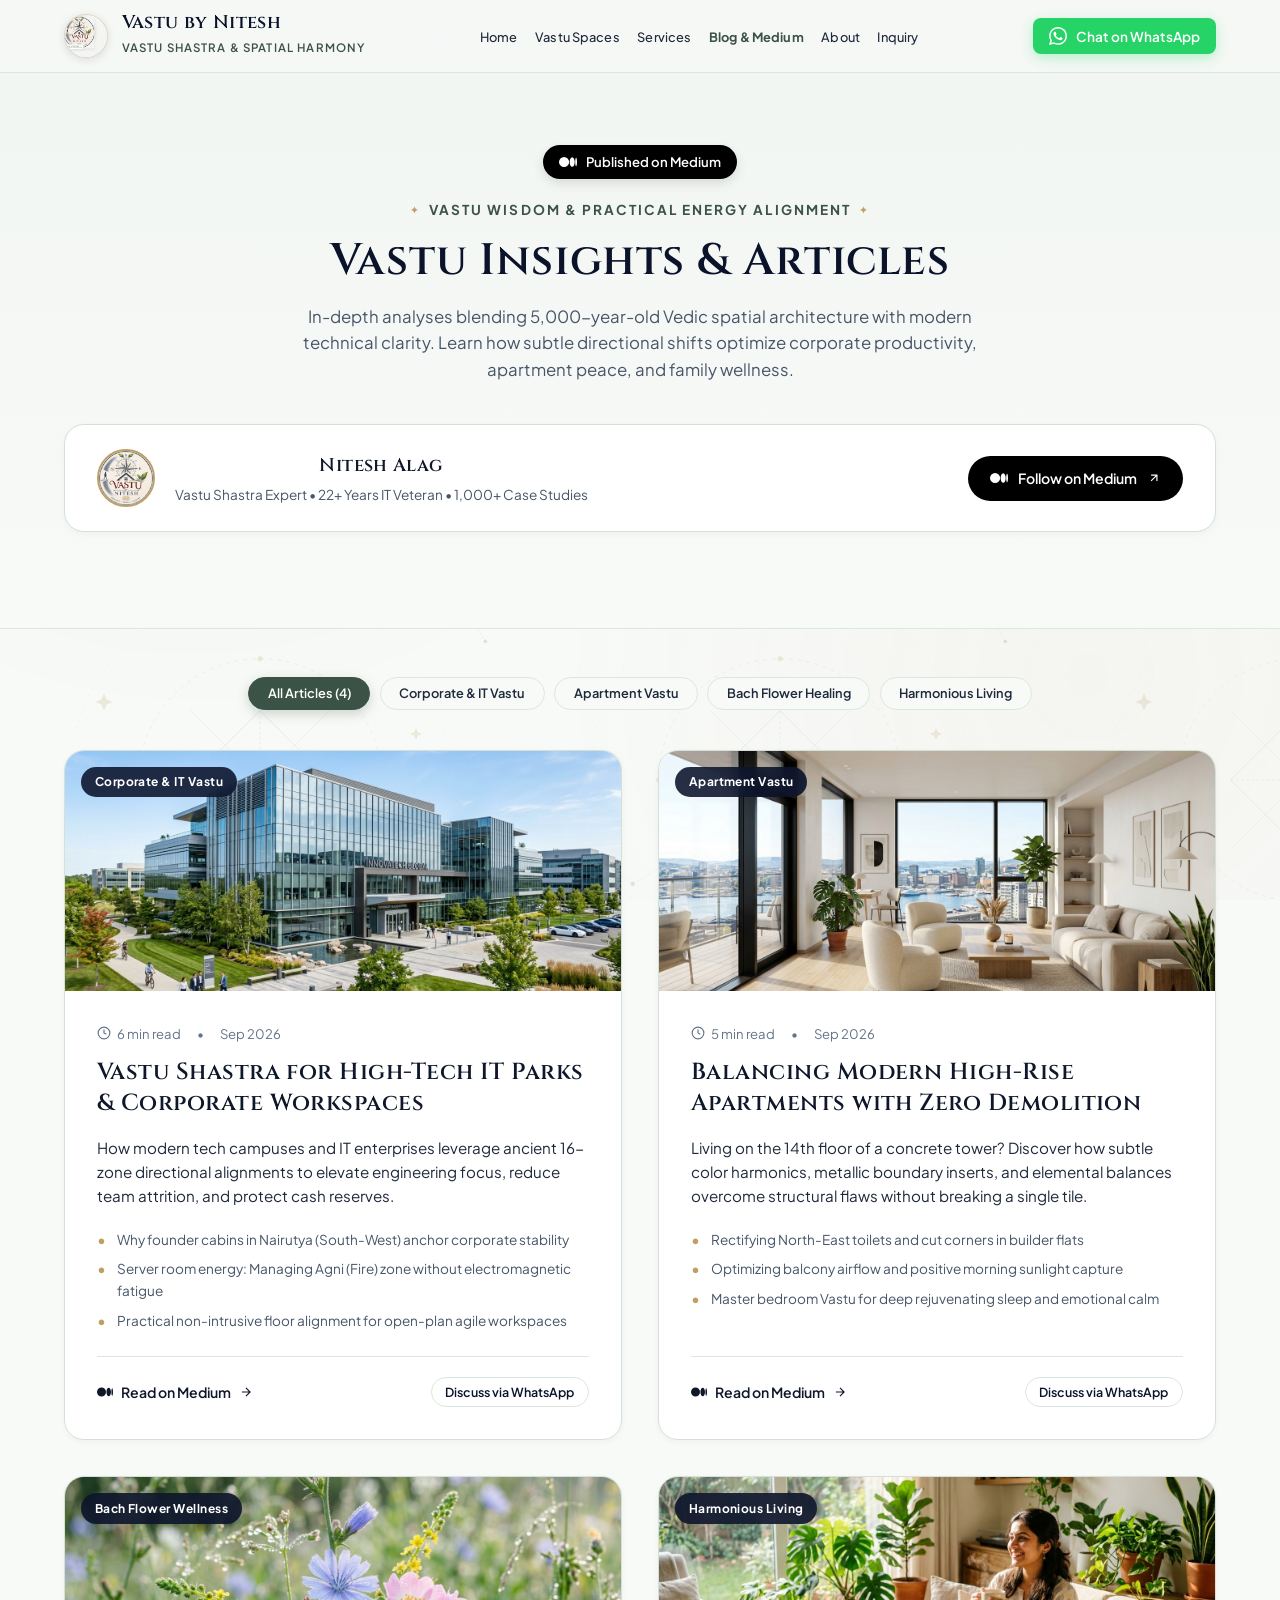
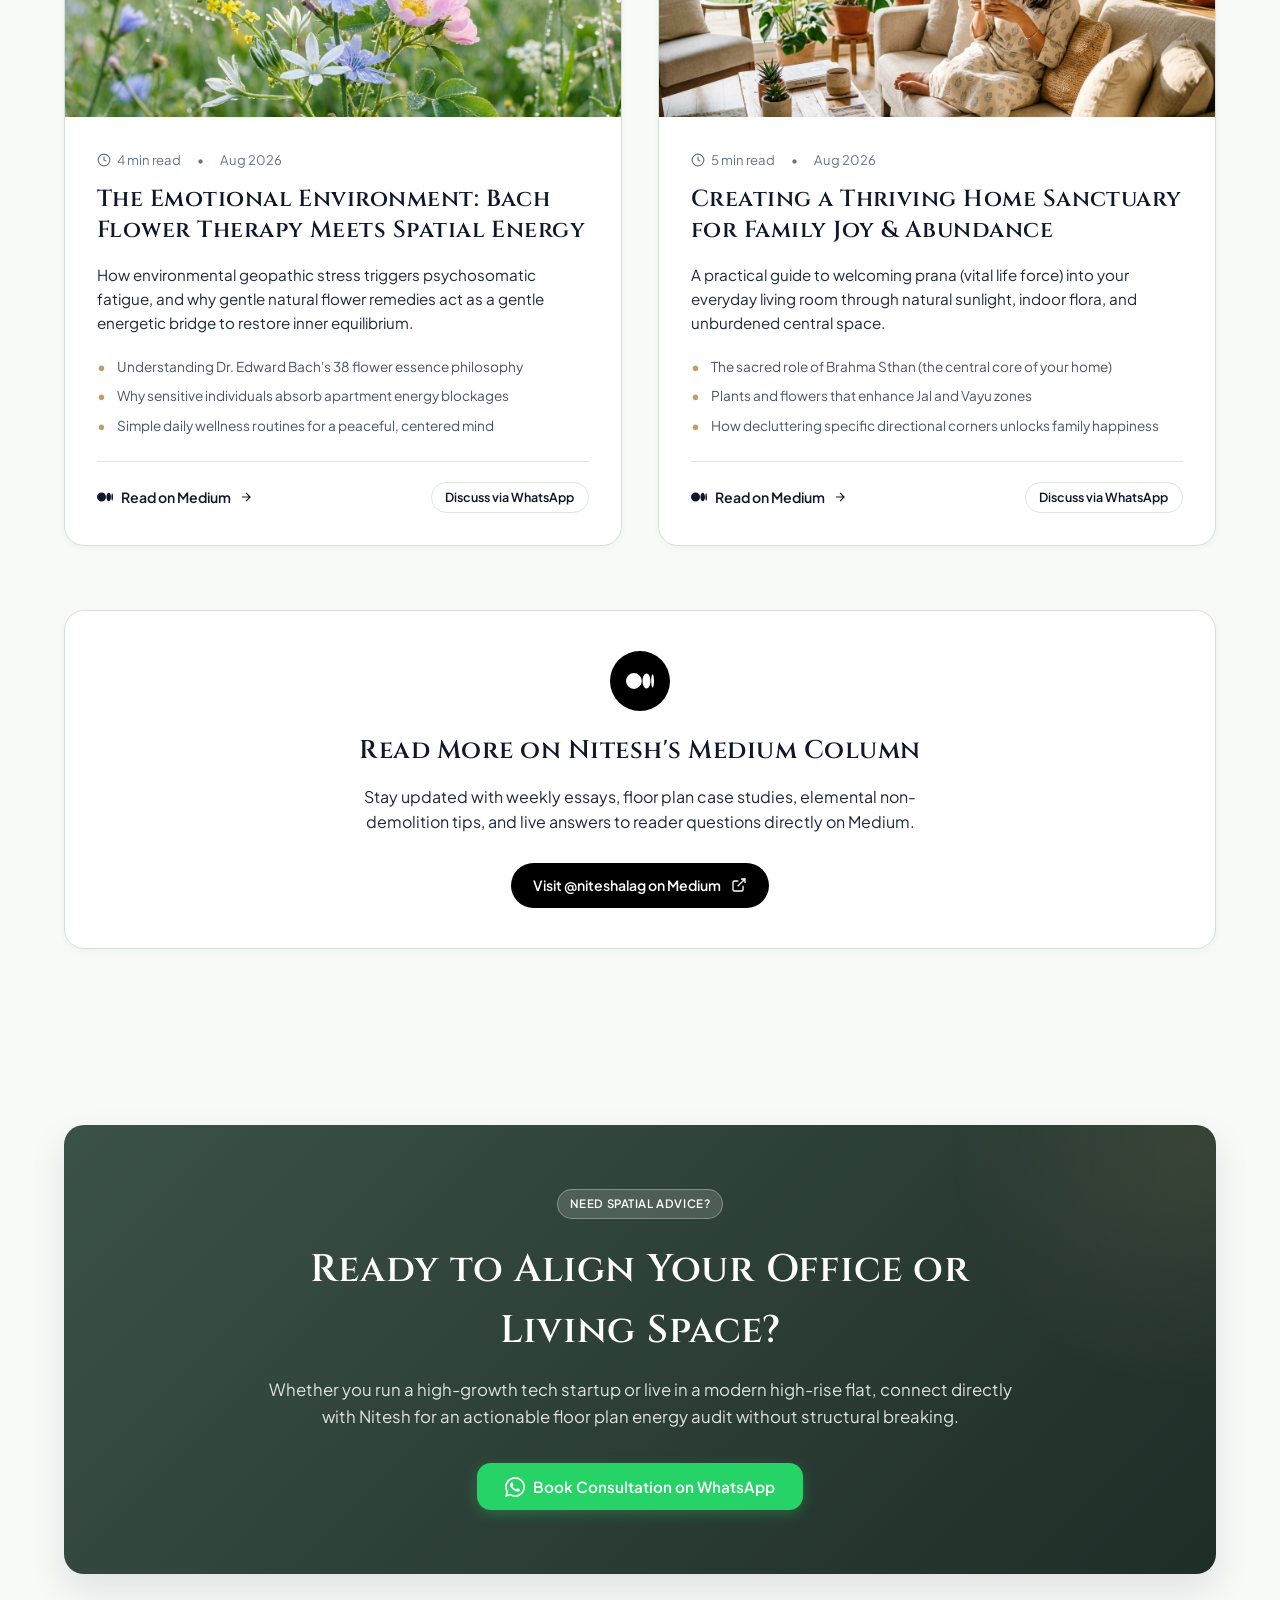
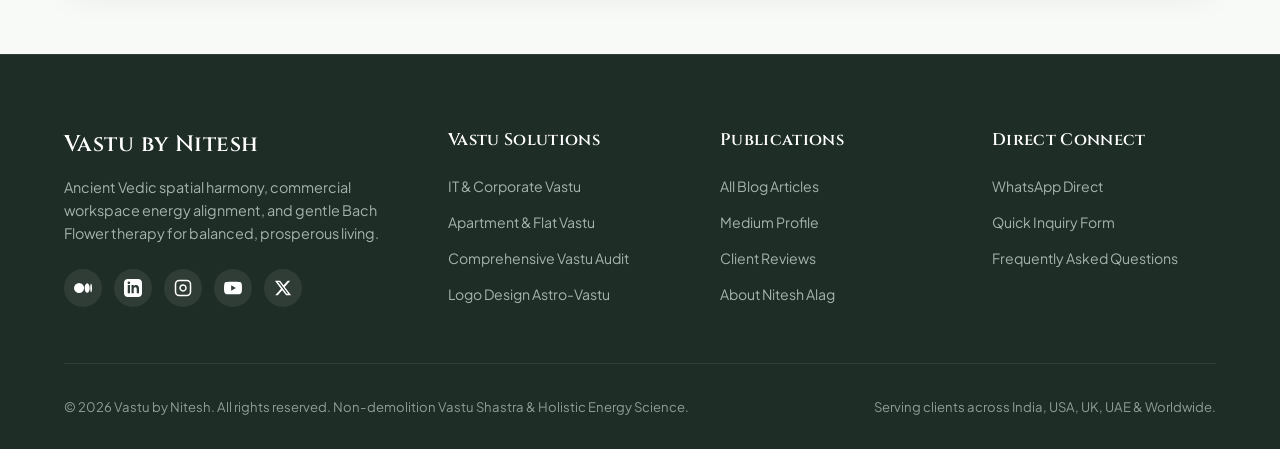
==== blog.html @ 6be7a0b5 "version 2" ====
<!DOCTYPE html>
<html lang="en">
<head>
  <!-- Google tag (gtag.js) -->
  <script async src="https://www.googletagmanager.com/gtag/js?id=G-FV7J362XSJ"></script>
  <script>
    window.dataLayer = window.dataLayer || [];
    function gtag(){dataLayer.push(arguments);}
    gtag('js', new Date());
    gtag('config', 'G-FV7J362XSJ');
  </script>

  <meta charset="UTF-8">
  <meta name="viewport" content="width=device-width, initial-scale=1.0">
  <title>Vastu Insights & Blog | Vastu by Nitesh</title>
  
  <!-- SEO Meta Tags -->
  <meta name="description" content="Explore practical, non-demolition Vastu Shastra insights for modern IT tech parks, corporate offices, luxury high-rise apartments, and Bach Flower emotional healing by Nitesh Alag.">
  <meta name="keywords" content="Vastu Shastra Blog, IT Office Vastu, Apartment Vastu, High-Rise Flat Vastu, Bach Flower Therapy, Nitesh Alag Medium, Non-demolition Vastu remedies">
  <meta name="author" content="Nitesh Alag">

  <!-- Open Graph / Social Sharing -->
  <meta property="og:title" content="Vastu Insights & Articles | Vastu by Nitesh">
  <meta property="og:description" content="Discover scientific spatial harmony, commercial workspace Vastu, and modern apartment energy alignment on Medium and Vastu by Nitesh.">
  <meta property="og:image" content="assets/vastu-it-building.jpg">
  <meta property="og:type" content="blog">

  <!-- Favicon -->
  <link rel="icon" type="image/png" href="assets/nitesh-alag.png">

  <!-- Google Fonts: Cinzel, Cormorant Garamond & Plus Jakarta Sans -->
  <link rel="preconnect" href="https://fonts.googleapis.com">
  <link rel="preconnect" href="https://fonts.gstatic.com" crossorigin>
  <link href="https://fonts.googleapis.com/css2?family=Cinzel:wght@500;600;700&family=Cormorant+Garamond:wght@500;600;700&family=Plus+Jakarta+Sans:wght@400;500;600;700&display=swap" rel="stylesheet">

  <!-- Main Stylesheet -->
  <link rel="stylesheet" href="css/styles.css">
</head>
<body>

  <!-- ========================================================================
       Sticky Navigation Bar
       ======================================================================== -->
  <header class="navbar" id="navbar">
    <div class="container">
      <a href="index.html" class="brand" aria-label="Vastu by Nitesh Home">
        <img src="assets/vastu-logo.png" alt="Vastu by Nitesh Logo" class="brand-logo-img">
        <div class="brand-text">
          <h1>Vastu by Nitesh</h1>
          <span>Vastu Shastra & Spatial Harmony</span>
        </div>
      </a>

      <nav>
        <ul class="nav-links" id="navLinks">
          <li><a href="index.html">Home</a></li>
          <li><a href="index.html#vastu-spaces">Vastu Spaces</a></li>
          <li><a href="index.html#services">Services</a></li>
          <li><a href="blog.html" style="color: var(--primary); font-weight: 700;">Blog & Medium</a></li>
          <li><a href="index.html#about">About</a></li>
          <li><a href="index.html#inquiry">Inquiry</a></li>
        </ul>
      </nav>

      <div class="nav-actions">
        <button id="navWhatsAppBtn" class="btn btn-whatsapp btn-sm" aria-label="Chat on WhatsApp" onclick="handleWhatsAppClick('Namaste Nitesh ji, I am reading your Vastu blog and would like to inquire about a consultation.')">
          <svg width="18" height="18" viewBox="0 0 24 24" fill="currentColor">
            <path d="M.057 24l1.687-6.163c-1.041-1.804-1.588-3.849-1.587-5.946.003-6.556 5.338-11.891 11.893-11.891 3.181.001 6.167 1.24 8.413 3.488 2.245 2.248 3.481 5.236 3.48 8.414-.003 6.557-5.338 11.892-11.893 11.892-1.99-.001-3.951-.5-5.688-1.448l-6.305 1.654zm6.597-3.807c1.676.995 3.276 1.591 5.392 1.592 5.448 0 9.886-4.434 9.889-9.885.002-5.462-4.415-9.89-9.881-9.892-5.452 0-9.887 4.434-9.889 9.884-.001 2.225.651 3.891 1.746 5.634l-.999 3.648 3.742-.981zm11.387-5.464c-.074-.124-.272-.198-.57-.347-.297-.149-1.758-.868-2.031-.967-.272-.099-.47-.149-.669.149-.198.297-.768.967-.941 1.165-.173.198-.347.223-.644.074-.297-.149-1.255-.462-2.39-1.475-.883-.788-1.48-1.761-1.653-2.059-.173-.297-.018-.458.13-.606.134-.133.297-.347.446-.521.151-.172.2-.296.3-.495.099-.198.05-.372-.025-.521-.075-.148-.669-1.611-.916-2.206-.242-.579-.487-.501-.669-.51l-.57-.01c-.198 0-.52.074-.792.372s-1.04 1.016-1.04 2.479 1.065 2.876 1.213 3.074c.149.198 2.095 3.2 5.076 4.487.709.306 1.263.489 1.694.626.712.226 1.36.194 1.872.118.571-.085 1.758-.719 2.006-1.413.248-.695.248-1.29.173-1.414z"/>
          </svg>
          <span>Chat on WhatsApp</span>
        </button>
        <button class="mobile-toggle" id="mobileToggle" aria-label="Toggle navigation">☰</button>
      </div>
    </div>
  </header>

  <main>
    <!-- ======================================================================
         Blog Hero Header
         ====================================================================== -->
    <section class="blog-hero">
      <div class="container">
        <a href="https://medium.com/@niteshalag" target="_blank" rel="noopener noreferrer" class="medium-hero-badge">
          <!-- Medium Monogram -->
          <svg width="18" height="18" viewBox="0 0 24 24" fill="currentColor">
            <path d="M13.54 12a6.8 6.8 0 01-6.77 6.82A6.8 6.8 0 010 12a6.8 6.8 0 016.77-6.82A6.8 6.8 0 0113.54 12zM20.96 12c0 3.54-1.51 6.42-3.38 6.42-1.87 0-3.39-2.88-3.39-6.42s1.52-6.42 3.39-6.42 3.38 2.88 3.38 6.42M24 12c0 3.17-.53 5.75-1.19 5.75-.66 0-1.19-2.58-1.19-5.75s.53-5.75 1.19-5.75C23.47 6.25 24 8.83 24 12z"/>
          </svg>
          <span>Published on Medium</span>
        </a>

        <div class="section-subtitle">Vastu Wisdom & Practical Energy Alignment</div>
        <h1 class="section-title" style="font-size: 2.75rem; margin-bottom: 1rem;">
          Vastu Insights & Articles
        </h1>
        <p class="section-desc" style="max-width: 720px; margin: 0 auto;">
          In-depth analyses blending 5,000-year-old Vedic spatial architecture with modern technical clarity. Learn how subtle directional shifts optimize corporate productivity, apartment peace, and family wellness.
        </p>

        <!-- Medium Author Bar -->
        <div class="medium-author-bar">
          <div class="medium-author-info">
            <img src="assets/nitesh-alag.png" alt="Nitesh Alag" class="medium-author-avatar">
            <div class="medium-author-text">
              <h4>Nitesh Alag</h4>
              <p>Vastu Shastra Expert • 22+ Years IT Veteran • 1,000+ Case Studies</p>
            </div>
          </div>
          <a href="https://medium.com/@niteshalag" target="_blank" rel="noopener noreferrer" class="btn-medium">
            <svg width="18" height="18" viewBox="0 0 24 24" fill="currentColor">
              <path d="M13.54 12a6.8 6.8 0 01-6.77 6.82A6.8 6.8 0 010 12a6.8 6.8 0 016.77-6.82A6.8 6.8 0 0113.54 12zM20.96 12c0 3.54-1.51 6.42-3.38 6.42-1.87 0-3.39-2.88-3.39-6.42s1.52-6.42 3.39-6.42 3.38 2.88 3.38 6.42M24 12c0 3.17-.53 5.75-1.19 5.75-.66 0-1.19-2.58-1.19-5.75s.53-5.75 1.19-5.75C23.47 6.25 24 8.83 24 12z"/>
            </svg>
            <span>Follow on Medium</span>
            <svg width="14" height="14" viewBox="0 0 24 24" fill="none" stroke="currentColor" stroke-width="2"><path d="M7 17l9.2-9.2M17 17V7H7"/></svg>
          </a>
        </div>
      </div>
    </section>

    <!-- ======================================================================
         Blog Grid & Category Filter Section
         ====================================================================== -->
    <section class="section" style="padding-top: 3rem;">
      <div class="container">
        
        <!-- Filter Tabs -->
        <div class="filter-tabs" id="blogFilterTabs" style="margin-bottom: 2.5rem;">
          <button class="filter-btn active" data-category="all">All Articles (4)</button>
          <button class="filter-btn" data-category="commercial">Corporate & IT Vastu</button>
          <button class="filter-btn" data-category="residential">Apartment Vastu</button>
          <button class="filter-btn" data-category="wellness">Bach Flower Healing</button>
          <button class="filter-btn" data-category="lifestyle">Harmonious Living</button>
        </div>

        <!-- Blog Cards Grid -->
        <div class="blog-grid" id="blogCardsGrid">
          <!-- Dynamically injected via blog.js -->
        </div>

        <!-- Medium Embed Callout Box -->
        <div class="medium-embed-box">
          <div style="display: inline-flex; align-items: center; justify-content: center; width: 60px; height: 60px; border-radius: 50%; background: #000; color: #fff; margin-bottom: 1.25rem;">
            <svg width="28" height="28" viewBox="0 0 24 24" fill="currentColor">
              <path d="M13.54 12a6.8 6.8 0 01-6.77 6.82A6.8 6.8 0 010 12a6.8 6.8 0 016.77-6.82A6.8 6.8 0 0113.54 12zM20.96 12c0 3.54-1.51 6.42-3.38 6.42-1.87 0-3.39-2.88-3.39-6.42s1.52-6.42 3.39-6.42 3.38 2.88 3.38 6.42M24 12c0 3.17-.53 5.75-1.19 5.75-.66 0-1.19-2.58-1.19-5.75s.53-5.75 1.19-5.75C23.47 6.25 24 8.83 24 12z"/>
            </svg>
          </div>
          <h3>Read More on Nitesh's Medium Column</h3>
          <p>
            Stay updated with weekly essays, floor plan case studies, elemental non-demolition tips, and live answers to reader questions directly on Medium.
          </p>
          <a href="https://medium.com/@niteshalag" target="_blank" rel="noopener noreferrer" class="btn-medium" style="display: inline-flex;">
            <span>Visit @niteshalag on Medium</span>
            <svg width="16" height="16" viewBox="0 0 24 24" fill="none" stroke="currentColor" stroke-width="2"><path d="M18 13v6a2 2 0 0 1-2 2H5a2 2 0 0 1-2-2V8a2 2 0 0 1 2-2h6M15 3h6v6M10 14L21 3"/></svg>
          </a>
        </div>

      </div>
    </section>

    <!-- ======================================================================
         Quick Consultation Callout
         ====================================================================== -->
    <section class="container" style="margin-bottom: 5rem;">
      <div class="consultation-cta-section" style="background: linear-gradient(135deg, var(--primary) 0%, var(--primary-dark) 100%); color: #FFFFFF;">
        <div style="text-align: center; max-width: 760px; margin: 0 auto;">
          <span class="badge badge-brass" style="margin-bottom: 1.25rem; background: rgba(255,255,255,0.15); color: #FFFFFF; border-color: rgba(255,255,255,0.3);">Need Spatial Advice?</span>
          <h2 style="font-size: 2.4rem; color: #FFFFFF; margin-bottom: 1rem;">Ready to Align Your Office or Living Space?</h2>
          <p style="color: rgba(255,255,255,0.85); font-size: 1.05rem; margin-bottom: 2rem;">
            Whether you run a high-growth tech startup or live in a modern high-rise flat, connect directly with Nitesh for an actionable floor plan energy audit without structural breaking.
          </p>
          <button class="btn btn-whatsapp" onclick="handleWhatsAppClick('Namaste Nitesh ji, I read your Vastu articles and would like to consult on my floor plan.')" style="margin: 0 auto;">
            <svg width="20" height="20" viewBox="0 0 24 24" fill="currentColor">
              <path d="M.057 24l1.687-6.163c-1.041-1.804-1.588-3.849-1.587-5.946.003-6.556 5.338-11.891 11.893-11.891 3.181.001 6.167 1.24 8.413 3.488 2.245 2.248 3.481 5.236 3.48 8.414-.003 6.557-5.338 11.892-11.893 11.892-1.99-.001-3.951-.5-5.688-1.448l-6.305 1.654zm6.597-3.807c1.676.995 3.276 1.591 5.392 1.592 5.448 0 9.886-4.434 9.889-9.885.002-5.462-4.415-9.89-9.881-9.892-5.452 0-9.887 4.434-9.889 9.884-.001 2.225.651 3.891 1.746 5.634l-.999 3.648 3.742-.981zm11.387-5.464c-.074-.124-.272-.198-.57-.347-.297-.149-1.758-.868-2.031-.967-.272-.099-.47-.149-.669.149-.198.297-.768.967-.941 1.165-.173.198-.347.223-.644.074-.297-.149-1.255-.462-2.39-1.475-.883-.788-1.48-1.761-1.653-2.059-.173-.297-.018-.458.13-.606.134-.133.297-.347.446-.521.151-.172.2-.296.3-.495.099-.198.05-.372-.025-.521-.075-.148-.669-1.611-.916-2.206-.242-.579-.487-.501-.669-.51l-.57-.01c-.198 0-.52.074-.792.372s-1.04 1.016-1.04 2.479 1.065 2.876 1.213 3.074c.149.198 2.095 3.2 5.076 4.487.709.306 1.263.489 1.694.626.712.226 1.36.194 1.872.118.571-.085 1.758-.719 2.006-1.413.248-.695.248-1.29.173-1.414z"/>
            </svg>
            <span>Book Consultation on WhatsApp</span>
          </button>
        </div>
      </div>
    </section>
  </main>

  <!-- ========================================================================
       Footer
       ======================================================================== -->
  <footer class="footer">
    <div class="container">
      <div class="footer-grid">
        <div class="footer-brand">
          <h2>Vastu by Nitesh</h2>
          <p>
            Ancient Vedic spatial harmony, commercial workspace energy alignment, and gentle Bach Flower therapy for balanced, prosperous living.
          </p>
          <div class="footer-socials">
            <a href="https://medium.com/@niteshalag" target="_blank" rel="noopener noreferrer" class="social-link" aria-label="Medium">
              <svg width="18" height="18" viewBox="0 0 24 24" fill="currentColor">
                <path d="M13.54 12a6.8 6.8 0 01-6.77 6.82A6.8 6.8 0 010 12a6.8 6.8 0 016.77-6.82A6.8 6.8 0 0113.54 12zM20.96 12c0 3.54-1.51 6.42-3.38 6.42-1.87 0-3.39-2.88-3.39-6.42s1.52-6.42 3.39-6.42 3.38 2.88 3.38 6.42M24 12c0 3.17-.53 5.75-1.19 5.75-.66 0-1.19-2.58-1.19-5.75s.53-5.75 1.19-5.75C23.47 6.25 24 8.83 24 12z"/>
              </svg>
            </a>
            <a href="https://www.linkedin.com/in/nitesh-alag" target="_blank" rel="noopener noreferrer" class="social-link" aria-label="LinkedIn">
              <svg width="18" height="18" viewBox="0 0 24 24" fill="currentColor"><path d="M19 0h-14c-2.761 0-5 2.239-5 5v14c0 2.761 2.239 5 5 5h14c2.762 0 5-2.239 5-5v-14c0-2.761-2.238-5-5-5zm-11 19h-3v-11h3v11zm-1.5-12.268c-.966 0-1.75-.79-1.75-1.764s.784-1.764 1.75-1.764 1.75.79 1.75 1.764-.783 1.764-1.75 1.764zm13.5 12.268h-3v-5.604c0-3.368-4-3.113-4 0v5.604h-3v-11h3v1.765c1.396-2.586 7-2.777 7 2.476v6.759z"/></svg>
            </a>
            <a href="https://www.instagram.com/niteshalag?utm_source=qr&igsh=MWVuOGQzNmdnejFuaA==" target="_blank" rel="noopener noreferrer" class="social-link" aria-label="Instagram">
              <svg width="18" height="18" viewBox="0 0 24 24" fill="none" stroke="currentColor" stroke-width="2"><rect x="2" y="2" width="20" height="20" rx="5" ry="5"/><path d="M16 11.37A4 4 0 1 1 12.63 8 4 4 0 0 1 16 11.37z"/><line x1="17.5" y1="6.5" x2="17.51" y2="6.5"/></svg>
            </a>
            <a href="https://www.youtube.com/channel/UCFUpGc246iC45c550RppUaA/videos" target="_blank" rel="noopener noreferrer" class="social-link" aria-label="YouTube">
              <svg width="18" height="18" viewBox="0 0 24 24" fill="currentColor"><path d="M23.498 6.186a3.016 3.016 0 0 0-2.122-2.136C19.505 3.545 12 3.545 12 3.545s-7.505 0-9.377.505A3.017 3.017 0 0 0 .502 6.186C0 8.07 0 12 0 12s0 3.93.502 5.814a3.016 3.016 0 0 0 2.122 2.136c1.871.505 9.376.505 9.376.505s7.505 0 9.377-.505a3.015 3.015 0 0 0 2.122-2.136C24 15.93 24 12 24 12s0-3.93-.502-5.814zM9.545 15.568V8.432L15.818 12l-6.273 3.568z"/></svg>
            </a>
            <a href="https://x.com/NiteshAlag1301?t=nyC073PaZcXAZEpxWBMy4A&s=09" target="_blank" rel="noopener noreferrer" class="social-link" aria-label="Twitter X">
              <svg width="18" height="18" viewBox="0 0 24 24" fill="currentColor"><path d="M18.244 2.25h3.308l-7.227 8.26 8.502 11.24H16.17l-5.214-6.817L4.99 21.75H1.68l7.73-8.835L1.254 2.25H8.08l4.713 6.231zm-1.161 17.52h1.833L7.084 4.126H5.117z"/></svg>
            </a>
          </div>
        </div>

        <div class="footer-col">
          <h4>Vastu Solutions</h4>
          <ul>
            <li><a href="index.html#services">IT & Corporate Vastu</a></li>
            <li><a href="index.html#services">Apartment & Flat Vastu</a></li>
            <li><a href="index.html#services">Comprehensive Vastu Audit</a></li>
            <li><a href="index.html#services">Logo Design Astro-Vastu</a></li>
          </ul>
        </div>

        <div class="footer-col">
          <h4>Publications</h4>
          <ul>
            <li><a href="blog.html">All Blog Articles</a></li>
            <li><a href="https://medium.com/@niteshalag" target="_blank" rel="noopener noreferrer">Medium Profile</a></li>
            <li><a href="index.html#testimonials">Client Reviews</a></li>
            <li><a href="index.html#about">About Nitesh Alag</a></li>
          </ul>
        </div>

        <div class="footer-col">
          <h4>Direct Connect</h4>
          <ul>
            <li><a href="javascript:void(0)" onclick="handleWhatsAppClick('Namaste Nitesh ji, I would like to consult with you.')">WhatsApp Direct</a></li>
            <li><a href="index.html#inquiry">Quick Inquiry Form</a></li>
            <li><a href="index.html#faq">Frequently Asked Questions</a></li>
          </ul>
        </div>
      </div>

      <div class="footer-bottom">
        <p>&copy; 2026 Vastu by Nitesh. All rights reserved. Non-demolition Vastu Shastra & Holistic Energy Science.</p>
        <p>Serving clients across India, USA, UK, UAE & Worldwide.</p>
      </div>
    </div>
  </footer>

  <!-- Scripts -->
  <script src="js/data.js"></script>
  <script src="js/blog.js"></script>
</body>
</html>
---- css/styles.css ----
/* ==========================================================================
   Vastu by Nitesh - Stylesheet
   Theme: Green Grey with Vastu Shastra Spatial Harmony
   ========================================================================== */

:root {
  /* Green Grey Palette */
  --primary: #3B5247;
  --primary-hover: #2C3E36;
  --primary-dark: #1F2D27;
  --primary-light: #587366;
  --primary-pale: #EAF0EC;
  --primary-surface: #F2F6F3;
  --primary-soft: #DCE5DF;

  /* Earthy & Sacred Accents */
  --accent-brass: #C19E63;
  --accent-brass-light: #FAF6EE;
  --accent-terracotta: #B86749;
  --accent-copper: #A25A39;
  --accent-water: #3E6B7A;
  
  /* WhatsApp Identity */
  --whatsapp: #25D366;
  --whatsapp-dark: #1EBE5D;
  --whatsapp-surface: #E8F8EE;

  /* Neutrals & Slate */
  --bg-canvas: #F8FAF8;
  --bg-surface: #FFFFFF;
  --bg-card: #FFFFFF;
  --bg-subtle: #EDF3EE;
  --border-light: #DCE5DF;
  --border-card: #D5E1D8;

  /* Typography - Blue Black High Contrast */
  --text-main: #0B132B;       /* Deep Ink Blue-Black */
  --text-heading: #0F172A;    /* Slate-900 Midnight Blue-Black */
  --text-body: #1E293B;       /* Slate-800 Blue-Black readable body */
  --text-muted: #475569;      /* Slate-600 Refined Grey */
  --text-subtle: #64748B;
  --text-on-dark: #F8FAFC;

  /* Shadows */
  --shadow-sm: 0 2px 6px rgba(15, 23, 42, 0.04);
  --shadow-md: 0 8px 20px rgba(15, 23, 42, 0.07);
  --shadow-lg: 0 16px 36px rgba(15, 23, 42, 0.10);
  --shadow-glow: 0 0 24px rgba(59, 82, 71, 0.18);

  /* Radius */
  --radius-sm: 8px;
  --radius-md: 14px;
  --radius-lg: 20px;
  --radius-full: 9999px;

  /* Fonts - Stylish & Readable */
  --font-serif: 'Cinzel', 'Cormorant Garamond', Georgia, serif;
  --font-sans: 'Plus Jakarta Sans', system-ui, -apple-system, sans-serif;
}

/* Reset & Box Sizing */
*, *::before, *::after {
  box-sizing: border-box;
  margin: 0;
  padding: 0;
}

html {
  scroll-behavior: smooth;
  font-size: 16px;
  color-scheme: light;
}

body {
  font-family: var(--font-sans);
  background-color: var(--bg-canvas);
  color: var(--text-body);
  line-height: 1.6;
  overflow-x: hidden;
  -webkit-font-smoothing: antialiased;
}

/* Background Subtle Astrology & Vastu Constellation Watermark */
body::before {
  content: "";
  position: fixed;
  top: 0;
  left: 0;
  width: 100vw;
  height: 100vh;
  background-image: 
    url('../assets/astro-constellations.svg'),
    radial-gradient(circle at 15% 20%, rgba(79, 99, 89, 0.05) 0%, transparent 45%),
    radial-gradient(circle at 85% 75%, rgba(193, 162, 115, 0.05) 0%, transparent 45%);
  background-size: 520px 520px, 100% 100%, 100% 100%;
  background-repeat: repeat, no-repeat, no-repeat;
  pointer-events: none;
  z-index: -1;
  opacity: 0.95;
}

/* Typography Headings */
h1, h2, h3, h4, .serif-font {
  font-family: var(--font-serif);
  color: var(--text-main);
  letter-spacing: 0.02em;
  font-weight: 600;
}

a {
  color: inherit;
  text-decoration: none;
}

img {
  max-width: 100%;
  display: block;
}

button {
  font-family: inherit;
  cursor: pointer;
  border: none;
  background: none;
}

/* Container */
.container {
  max-width: 1200px;
  margin: 0 auto;
  padding: 0 1.5rem;
}

/* Badges & Chips */
.badge {
  display: inline-flex;
  align-items: center;
  gap: 0.4rem;
  padding: 0.28rem 0.72rem;
  font-size: 0.72rem;
  font-weight: 600;
  text-transform: uppercase;
  letter-spacing: 0.05em;
  border-radius: var(--radius-full);
}

.badge-green-grey {
  background-color: var(--primary-pale);
  color: var(--primary-dark);
  border: 1px solid var(--border-light);
}

.badge-brass {
  background-color: var(--accent-brass-light);
  color: #7A5F32;
  border: 1px solid rgba(193, 162, 115, 0.3);
}

.badge-whatsapp {
  background-color: var(--whatsapp-surface);
  color: #147238;
  border: 1px solid rgba(37, 211, 102, 0.3);
}

/* Section Common Layout */
.section {
  padding: 5rem 0;
  position: relative;
}

.section-header {
  text-align: center;
  max-width: 680px;
  margin: 0 auto 3.5rem;
}

.section-subtitle {
  color: var(--primary);
  font-size: 0.85rem;
  text-transform: uppercase;
  font-weight: 700;
  letter-spacing: 0.15em;
  margin-bottom: 0.75rem;
  display: flex;
  align-items: center;
  justify-content: center;
  gap: 0.5rem;
}

.section-subtitle::before,
.section-subtitle::after {
  content: "✦";
  color: var(--accent-brass);
  font-size: 0.7rem;
}

.section-title {
  font-size: 2.25rem;
  line-height: 1.25;
  margin-bottom: 1rem;
}

.section-desc {
  color: var(--text-muted);
  font-size: 1.05rem;
}

/* Buttons */
.btn {
  display: inline-flex;
  align-items: center;
  justify-content: center;
  gap: 0.55rem;
  padding: 0.85rem 1.75rem;
  font-size: 0.95rem;
  font-weight: 600;
  border-radius: var(--radius-md);
  transition: all 0.25s cubic-bezier(0.16, 1, 0.3, 1);
  text-align: center;
}

.btn-primary {
  background-color: var(--primary);
  color: #FFFFFF;
  box-shadow: 0 4px 14px rgba(79, 99, 89, 0.25);
}

.btn-primary:hover {
  background-color: var(--primary-hover);
  transform: translateY(-2px);
  box-shadow: 0 6px 18px rgba(79, 99, 89, 0.32);
}

.btn-outline {
  border: 1px solid var(--border-light);
  background-color: #FFFFFF;
  color: var(--text-main);
}

.btn-outline:hover {
  border-color: var(--primary);
  background-color: var(--primary-pale);
  color: var(--primary-dark);
}

.btn-whatsapp {
  background-color: var(--whatsapp);
  color: #FFFFFF;
  box-shadow: 0 4px 14px rgba(37, 211, 102, 0.3);
}

.btn-whatsapp:hover {
  background-color: var(--whatsapp-dark);
  transform: translateY(-2px);
  box-shadow: 0 6px 20px rgba(37, 211, 102, 0.4);
}

.btn-sm {
  padding: 0.55rem 1rem;
  font-size: 0.85rem;
  border-radius: var(--radius-sm);
}

/* ==========================================================================
   Navigation Bar
   ========================================================================== */
.navbar {
  position: sticky;
  top: 0;
  left: 0;
  right: 0;
  background-color: rgba(246, 248, 246, 0.92);
  backdrop-filter: blur(12px);
  -webkit-backdrop-filter: blur(12px);
  border-bottom: 1px solid var(--border-light);
  z-index: 1000;
  transition: all 0.3s ease;
}

.navbar .container {
  display: flex;
  align-items: center;
  justify-content: space-between;
  height: 4.5rem;
}

.brand {
  display: flex;
  align-items: center;
  gap: 0.85rem;
}

.brand-logo-img {
  width: 44px;
  height: 44px;
  border-radius: 50%;
  object-fit: cover;
  box-shadow: 0 2px 8px rgba(15, 23, 42, 0.12);
  border: 1.5px solid rgba(193, 162, 115, 0.45);
  background-color: #FFFFFF;
  flex-shrink: 0;
  transition: transform 0.25s cubic-bezier(0.16, 1, 0.3, 1);
}

.brand:hover .brand-logo-img {
  transform: scale(1.06);
}

.brand-icon {
  width: 42px;
  height: 42px;
  background: linear-gradient(135deg, var(--primary) 0%, var(--primary-dark) 100%);
  border-radius: var(--radius-sm);
  display: flex;
  align-items: center;
  justify-content: center;
  color: var(--accent-brass);
  box-shadow: var(--shadow-sm);
  position: relative;
}

.brand-icon::after {
  content: "";
  position: absolute;
  inset: 2px;
  border: 1px solid rgba(193, 162, 115, 0.4);
  border-radius: calc(var(--radius-sm) - 2px);
}

.brand-text h1 {
  font-size: 1.15rem;
  line-height: 1.1;
  color: var(--text-main);
}

.brand-text span {
  font-size: 0.72rem;
  color: var(--primary);
  letter-spacing: 0.1em;
  text-transform: uppercase;
  font-weight: 600;
}

.nav-links {
  display: flex;
  align-items: center;
  gap: 1.1rem;
  list-style: none;
}

.nav-links a {
  font-size: 0.8rem;
  font-weight: 500;
  color: var(--text-body);
  transition: color 0.2s ease;
  position: relative;
  white-space: nowrap;
  letter-spacing: 0.01em;
}

.nav-links a:hover,
.nav-links a.active {
  color: var(--primary-dark);
}

.nav-links a::after {
  content: "";
  position: absolute;
  bottom: -4px;
  left: 0;
  width: 0;
  height: 2px;
  background-color: var(--primary);
  transition: width 0.25s ease;
}

.nav-links a:hover::after {
  width: 100%;
}

.nav-actions {
  display: flex;
  align-items: center;
  gap: 0.8rem;
}

.mobile-toggle {
  display: none;
  font-size: 1.5rem;
  color: var(--text-main);
  background: none;
}

/* ==========================================================================
   Hero Section
   ========================================================================== */
.hero {
  padding: 4.5rem 0 5.5rem;
  position: relative;
  overflow: hidden;
}

.hero-astro-wheel {
  position: absolute;
  top: -80px;
  right: -80px;
  width: 580px;
  height: 580px;
  background-image: url('../assets/vedic-zodiac-wheel.svg');
  background-size: contain;
  background-repeat: no-repeat;
  pointer-events: none;
  z-index: 0;
  opacity: 0.65;
  animation: slowWheelSpin 240s linear infinite;
}

@keyframes slowWheelSpin {
  from { transform: rotate(0deg); }
  to { transform: rotate(360deg); }
}

.hero-grid {
  display: grid;
  grid-template-columns: 1.15fr 0.85fr;
  align-items: center;
  gap: 3.5rem;
  position: relative;
  z-index: 1;
}

.hero-badge-group {
  display: flex;
  flex-wrap: wrap;
  gap: 0.6rem;
  margin-bottom: 1.25rem;
}

.hero-title {
  font-size: 2.85rem;
  line-height: 1.18;
  margin-bottom: 1.25rem;
  color: var(--text-main);
}

.hero-title .highlight {
  color: var(--primary);
  position: relative;
  display: inline-block;
}

.hero-title .highlight::after {
  content: "";
  position: absolute;
  bottom: 4px;
  left: 0;
  right: 0;
  height: 6px;
  background-color: rgba(193, 162, 115, 0.25);
  z-index: -1;
}

.hero-description {
  font-size: 1.1rem;
  color: var(--text-muted);
  margin-bottom: 2rem;
  max-width: 540px;
}

.hero-actions {
  display: flex;
  flex-wrap: wrap;
  gap: 1rem;
  margin-bottom: 2.5rem;
}

.hero-stats-row {
  display: grid;
  grid-template-columns: repeat(4, 1fr);
  gap: 1.2rem;
  padding-top: 1.8rem;
  border-top: 1px solid var(--border-light);
}

.hero-stat-item .stat-num {
  font-family: var(--font-serif);
  font-size: 1.6rem;
  font-weight: 700;
  color: var(--primary-dark);
  line-height: 1.1;
  display: flex;
  align-items: center;
  gap: 0.2rem;
}

.hero-stat-item .stat-num .star {
  color: var(--accent-brass);
  font-size: 1.2rem;
}

.hero-stat-item .stat-label {
  font-size: 0.78rem;
  color: var(--text-muted);
  text-transform: uppercase;
  letter-spacing: 0.04em;
  margin-top: 0.25rem;
}

/* Hero Visual / Avatar Frame */
.hero-visual {
  position: relative;
  display: flex;
  justify-content: center;
}

.hero-mandala-frame {
  position: relative;
  width: 100%;
  max-width: 440px;
  aspect-ratio: 1 / 1;
  border-radius: 50%;
}

.mandala-aura {
  position: absolute;
  inset: -14px;
  border-radius: 50%;
  background: radial-gradient(circle, rgba(79, 99, 89, 0.22) 0%, rgba(193, 162, 115, 0.18) 60%, transparent 75%);
  filter: blur(20px);
  z-index: 1;
  animation: pulseAura 8s ease-in-out infinite alternate;
}

@keyframes pulseAura {
  0% { transform: scale(0.96); opacity: 0.8; }
  100% { transform: scale(1.05); opacity: 1; }
}

.hero-img-box {
  position: relative;
  width: 100%;
  height: 100%;
  border-radius: 50%;
  overflow: hidden;
  border: 6px solid #FFFFFF;
  box-shadow: var(--shadow-lg), 0 0 0 1px var(--border-light);
  z-index: 2;
  background-color: #FFFFFF;
  display: flex;
  align-items: center;
  justify-content: center;
}

.hero-img-box img {
  width: 100%;
  height: 100%;
  object-fit: cover;
  object-position: center;
  border-radius: 50%;
  transition: transform 0.6s cubic-bezier(0.16, 1, 0.3, 1);
}

.hero-img-box:hover img {
  transform: scale(1.03);
}

.hero-floating-card {
  position: absolute;
  bottom: 5px;
  left: -10px;
  background: rgba(255, 255, 255, 0.95);
  backdrop-filter: blur(8px);
  padding: 0.85rem 1.25rem;
  border-radius: var(--radius-md);
  box-shadow: var(--shadow-md);
  border: 1px solid var(--border-light);
  display: flex;
  align-items: center;
  gap: 0.75rem;
  z-index: 3;
}

.floating-icon {
  width: 40px;
  height: 40px;
  border-radius: 50%;
  background: var(--primary-pale);
  color: var(--primary-dark);
  display: flex;
  align-items: center;
  justify-content: center;
  font-size: 1.2rem;
}

.floating-text .main {
  font-weight: 700;
  font-size: 0.9rem;
  color: var(--text-main);
}

.floating-text .sub {
  font-size: 0.75rem;
  color: var(--text-muted);
}

/* ==========================================================================
   Vastu Pancha Tattva (5 Elements) Section
   ========================================================================== */
.vastu-tattva-section {
  background-color: var(--bg-surface);
  border-top: 1px solid var(--border-light);
  border-bottom: 1px solid var(--border-light);
}

.tattva-grid {
  display: grid;
  grid-template-columns: repeat(5, 1fr);
  gap: 1.25rem;
}

.tattva-card {
  background-color: var(--bg-canvas);
  border: 1px solid var(--border-light);
  border-radius: var(--radius-md);
  padding: 1.5rem 1.2rem;
  text-align: center;
  transition: all 0.3s ease;
  position: relative;
  overflow: hidden;
}

.tattva-card:hover {
  transform: translateY(-5px);
  box-shadow: var(--shadow-md);
  border-color: var(--primary-light);
}

.tattva-card::before {
  content: "";
  position: absolute;
  top: 0;
  left: 0;
  right: 0;
  height: 4px;
  background-color: var(--primary);
  opacity: 0.6;
}

.tattva-card[data-element="jal"]::before { background-color: var(--accent-water); }
.tattva-card[data-element="vayu"]::before { background-color: var(--primary-light); }
.tattva-card[data-element="agni"]::before { background-color: var(--accent-terracotta); }
.tattva-card[data-element="prithvi"]::before { background-color: #8C7B65; }
.tattva-card[data-element="akasha"]::before { background-color: var(--accent-brass); }

.tattva-icon-box {
  width: 52px;
  height: 52px;
  border-radius: 50%;
  margin: 0 auto 1rem;
  display: flex;
  align-items: center;
  justify-content: center;
  font-size: 1.35rem;
  background-color: #FFFFFF;
  border: 1px solid var(--border-light);
  box-shadow: var(--shadow-sm);
  color: var(--primary);
}

.tattva-card h4 {
  font-size: 1.05rem;
  margin-bottom: 0.3rem;
}

.tattva-zone {
  font-size: 0.76rem;
  font-weight: 700;
  color: var(--primary);
  text-transform: uppercase;
  letter-spacing: 0.05em;
  margin-bottom: 0.75rem;
}

.tattva-card p {
  font-size: 0.82rem;
  color: var(--text-muted);
  line-height: 1.5;
}

/* Vastu Philosophy Banner */
.vastu-approach-box {
  margin-top: 3.5rem;
  background: linear-gradient(135deg, #F0F4F1 0%, #E6ECE8 100%);
  border: 1px solid var(--border-light);
  border-radius: var(--radius-lg);
  padding: 2.5rem;
  display: grid;
  grid-template-columns: 1fr 1fr 1fr;
  gap: 2rem;
}

.approach-item {
  display: flex;
  align-items: flex-start;
  gap: 1rem;
}

.approach-icon {
  width: 44px;
  height: 44px;
  border-radius: var(--radius-sm);
  background-color: #FFFFFF;
  display: flex;
  align-items: center;
  justify-content: center;
  color: var(--primary);
  font-size: 1.2rem;
  flex-shrink: 0;
  box-shadow: var(--shadow-sm);
}

.approach-item h4 {
  font-size: 1rem;
  margin-bottom: 0.35rem;
}

.approach-item p {
  font-size: 0.86rem;
  color: var(--text-muted);
}

/* ==========================================================================
   About Section
   ========================================================================== */
.about-grid {
  display: grid;
  grid-template-columns: 0.9fr 1.1fr;
  gap: 3.5rem;
  align-items: center;
}

.about-card-stack {
  position: relative;
  background-color: var(--bg-surface);
  border: 1px solid var(--border-light);
  border-radius: var(--radius-lg);
  padding: 2.5rem;
  box-shadow: var(--shadow-md);
}

.about-card-stack::before {
  content: "";
  position: absolute;
  inset: -8px;
  border: 1px dashed var(--primary-light);
  border-radius: calc(var(--radius-lg) + 8px);
  z-index: -1;
  opacity: 0.4;
}

.about-quote-mark {
  font-family: var(--font-serif);
  font-size: 4rem;
  line-height: 1;
  color: var(--accent-brass);
  opacity: 0.3;
  margin-bottom: -1rem;
}

.about-quote {
  font-size: 1.2rem;
  font-style: italic;
  font-family: var(--font-serif);
  color: var(--text-main);
  line-height: 1.5;
  margin-bottom: 1.5rem;
}

.about-pills {
  display: flex;
  flex-wrap: wrap;
  gap: 0.6rem;
}

.about-text h3 {
  font-size: 2rem;
  line-height: 1.25;
  margin-bottom: 1.25rem;
}

.about-text p {
  color: var(--text-body);
  font-size: 1rem;
  margin-bottom: 1.2rem;
}

.about-highlights {
  display: grid;
  grid-template-columns: 1fr 1fr;
  gap: 1rem;
  margin-top: 2rem;
}

.highlight-box {
  background-color: var(--bg-surface);
  padding: 1.1rem;
  border-radius: var(--radius-sm);
  border: 1px solid var(--border-light);
}

.highlight-box strong {
  display: block;
  font-size: 0.95rem;
  color: var(--text-main);
  margin-bottom: 0.2rem;
}

.highlight-box span {
  font-size: 0.82rem;
  color: var(--text-muted);
}

.about-pillars-list {
  display: flex;
  flex-direction: column;
  gap: 0.85rem;
  margin-top: 1.5rem;
}

.about-pillar-item {
  background-color: var(--bg-canvas);
  border: 1px solid var(--border-light);
  border-radius: var(--radius-sm);
  padding: 0.85rem 1.1rem;
  font-size: 0.92rem;
  color: var(--text-main);
  font-weight: 500;
  display: flex;
  align-items: center;
  gap: 0.75rem;
  transition: all 0.2s ease;
}

.about-pillar-item:hover {
  border-color: var(--primary);
  background-color: var(--primary-pale);
}

.about-portfolio-box {
  margin-top: 1.75rem;
  padding: 1.25rem 1.5rem;
  background: linear-gradient(135deg, var(--bg-surface) 0%, var(--primary-pale) 100%);
  border-left: 4px solid var(--primary);
  border-radius: var(--radius-sm);
  border-top: 1px solid var(--border-light);
  border-right: 1px solid var(--border-light);
  border-bottom: 1px solid var(--border-light);
  font-size: 0.94rem;
  line-height: 1.6;
  color: var(--text-body);
}

.about-portfolio-box strong {
  color: var(--primary-dark);
}

/* ==========================================================================
   Services Section & Filter Tabs
   ========================================================================== */
.services-section {
  background-color: var(--bg-surface);
  border-top: 1px solid var(--border-light);
  border-bottom: 1px solid var(--border-light);
  position: relative;
  overflow: hidden;
}

.services-astro-wheel {
  position: absolute;
  bottom: -120px;
  left: -120px;
  width: 540px;
  height: 540px;
  background-image: url('../assets/vedic-zodiac-wheel.svg');
  background-size: contain;
  background-repeat: no-repeat;
  pointer-events: none;
  z-index: 0;
  opacity: 0.40;
  animation: slowWheelSpinReverse 280s linear infinite;
}

@keyframes slowWheelSpinReverse {
  from { transform: rotate(360deg); }
  to { transform: rotate(0deg); }
}

.services-section .container {
  position: relative;
  z-index: 1;
}

.filter-tabs {
  display: flex;
  justify-content: center;
  flex-wrap: wrap;
  gap: 0.6rem;
  margin-bottom: 3rem;
}

.filter-btn {
  padding: 0.45rem 1.15rem;
  font-size: 0.8rem;
  font-weight: 600;
  border-radius: var(--radius-full);
  background-color: var(--bg-canvas);
  color: var(--text-body);
  border: 1px solid var(--border-light);
  transition: all 0.2s ease;
}

.filter-btn:hover {
  background-color: var(--primary-pale);
  color: var(--primary-dark);
  border-color: var(--primary-light);
}

.filter-btn.active {
  background-color: var(--primary);
  color: #FFFFFF;
  border-color: var(--primary);
  box-shadow: 0 4px 12px rgba(79, 99, 89, 0.25);
}

.services-grid {
  display: grid;
  grid-template-columns: repeat(3, 1fr);
  gap: 1.75rem;
}

.service-card {
  background-color: var(--bg-canvas);
  border: 1px solid var(--border-light);
  border-radius: var(--radius-lg);
  padding: 2rem 1.75rem;
  display: flex;
  flex-direction: column;
  transition: all 0.3s cubic-bezier(0.16, 1, 0.3, 1);
  position: relative;
}

.service-card:hover {
  transform: translateY(-6px);
  box-shadow: var(--shadow-lg);
  border-color: var(--primary);
  background-color: #FFFFFF;
}

.service-card.highlight {
  border: 2px solid var(--primary);
  box-shadow: var(--shadow-md);
  background-color: #FFFFFF;
}

.service-badge-strip {
  display: flex;
  align-items: center;
  justify-content: space-between;
  margin-bottom: 1rem;
}

.service-type {
  font-size: 0.74rem;
  text-transform: uppercase;
  letter-spacing: 0.05em;
  font-weight: 700;
  color: var(--primary);
}

.service-featured-tag {
  background-color: var(--accent-brass-light);
  color: #7A5F32;
  font-size: 0.7rem;
  font-weight: 700;
  padding: 0.2rem 0.6rem;
  border-radius: var(--radius-full);
  border: 1px solid rgba(193, 162, 115, 0.4);
}

.service-title {
  font-size: 1.35rem;
  line-height: 1.3;
  margin-bottom: 0.75rem;
  color: var(--text-main);
  min-height: 3.5rem;
}

.service-pricing {
  margin-bottom: 1.25rem;
  display: flex;
  align-items: baseline;
  gap: 0.4rem;
}

.service-price {
  font-family: var(--font-serif);
  font-size: 1.85rem;
  font-weight: 700;
  color: var(--primary-dark);
}

.service-tax {
  font-size: 0.8rem;
  color: var(--text-muted);
}

.service-summary {
  font-size: 0.9rem;
  color: var(--text-muted);
  line-height: 1.55;
  margin-bottom: 1.5rem;
  flex-grow: 1;
}

.service-features {
  list-style: none;
  border-top: 1px solid var(--border-light);
  padding-top: 1.25rem;
  margin-bottom: 1.75rem;
  display: flex;
  flex-direction: column;
  gap: 0.6rem;
}

.service-features li {
  font-size: 0.84rem;
  color: var(--text-body);
  display: flex;
  align-items: flex-start;
  gap: 0.5rem;
}

.service-features li svg {
  color: var(--primary);
  flex-shrink: 0;
  margin-top: 0.2rem;
}

.service-actions {
  display: flex;
  flex-direction: column;
  gap: 0.6rem;
}

.service-actions .btn {
  width: 100%;
}

/* ==========================================================================
   Testimonials Section
   ========================================================================== */
.testimonials-section {
  position: relative;
  background-color: var(--bg-canvas);
}

.testimonials-grid {
  display: grid;
  grid-template-columns: repeat(3, 1fr);
  gap: 1.75rem;
}

.testimonial-card {
  background-color: var(--bg-surface);
  border: 1px solid var(--border-light);
  border-radius: var(--radius-lg);
  padding: 2rem;
  display: flex;
  flex-direction: column;
  justify-content: space-between;
  box-shadow: var(--shadow-sm);
  transition: transform 0.25s ease, box-shadow 0.25s ease;
  position: relative;
}

.testimonial-card:hover {
  transform: translateY(-4px);
  box-shadow: var(--shadow-md);
  border-color: var(--primary-light);
}

.testimonial-card.pinned {
  border-left: 4px solid var(--accent-brass);
}

.testimonial-pinned-tag {
  display: inline-flex;
  align-items: center;
  gap: 0.3rem;
  font-size: 0.72rem;
  color: #7A5F32;
  font-weight: 700;
  text-transform: uppercase;
  margin-bottom: 0.75rem;
}

.testimonial-stars {
  color: var(--accent-brass);
  font-size: 1rem;
  margin-bottom: 1rem;
  display: flex;
  gap: 0.2rem;
}

.testimonial-quote {
  font-size: 0.95rem;
  color: var(--text-body);
  line-height: 1.6;
  margin-bottom: 1.5rem;
  font-style: normal;
  position: relative;
}

.testimonial-author {
  border-top: 1px solid var(--border-light);
  padding-top: 1rem;
  display: flex;
  align-items: center;
  gap: 0.75rem;
}

.author-avatar {
  width: 42px;
  height: 42px;
  border-radius: 50%;
  background: linear-gradient(135deg, var(--primary-light), var(--primary-dark));
  color: #FFFFFF;
  display: flex;
  align-items: center;
  justify-content: center;
  font-weight: 700;
  font-size: 0.95rem;
  flex-shrink: 0;
}

.author-info h5 {
  font-size: 0.92rem;
  font-family: var(--font-sans);
  font-weight: 700;
  color: var(--text-main);
}

.author-info span {
  font-size: 0.78rem;
  color: var(--text-muted);
}

/* ==========================================================================
   Consultation & Custom WhatsApp Inquiry Box
   ========================================================================== */
.consultation-cta-section {
  background: linear-gradient(135deg, var(--primary-dark) 0%, #1A2420 100%);
  color: #FFFFFF;
  border-radius: var(--radius-lg);
  padding: 4rem 3rem;
  margin: 3rem 0;
  position: relative;
  overflow: hidden;
  box-shadow: var(--shadow-lg);
}

.consultation-cta-section::before {
  content: "";
  position: absolute;
  top: -50%;
  right: -20%;
  width: 500px;
  height: 500px;
  background: radial-gradient(circle, rgba(193, 162, 115, 0.12) 0%, transparent 70%);
  border-radius: 50%;
  pointer-events: none;
}

.cta-grid {
  display: grid;
  grid-template-columns: 1.1fr 0.9fr;
  gap: 3.5rem;
  align-items: center;
  position: relative;
  z-index: 2;
}

.cta-content h2 {
  color: #FFFFFF;
  font-size: 2.4rem;
  line-height: 1.2;
  margin-bottom: 1rem;
}

.cta-content p {
  color: #CFDAD3;
  font-size: 1.05rem;
  margin-bottom: 1.8rem;
}

.cta-perks {
  list-style: none;
  display: flex;
  flex-direction: column;
  gap: 0.75rem;
  margin-bottom: 2rem;
}

.cta-perks li {
  display: flex;
  align-items: center;
  gap: 0.75rem;
  color: #E2ECE5;
  font-size: 0.92rem;
}

.cta-perks li svg {
  color: var(--whatsapp);
}

/* WhatsApp Inquiry Builder Card */
.inquiry-builder-card {
  background-color: rgba(255, 255, 255, 0.08);
  backdrop-filter: blur(12px);
  -webkit-backdrop-filter: blur(12px);
  border: 1px solid rgba(255, 255, 255, 0.15);
  border-radius: var(--radius-md);
  padding: 2rem;
}

.inquiry-builder-card h3 {
  color: #FFFFFF;
  font-size: 1.3rem;
  margin-bottom: 0.5rem;
}

.inquiry-builder-card p {
  color: #B8C7BF;
  font-size: 0.85rem;
  margin-bottom: 1.5rem;
}

.form-group {
  margin-bottom: 1.1rem;
}

.form-group label {
  display: block;
  font-size: 0.82rem;
  font-weight: 600;
  text-transform: uppercase;
  letter-spacing: 0.05em;
  color: #D3DFD7;
  margin-bottom: 0.4rem;
}

.form-control {
  width: 100%;
  padding: 0.85rem 1rem;
  border-radius: var(--radius-sm);
  background-color: rgba(255, 255, 255, 0.95);
  border: 1px solid var(--border-light);
  color: var(--text-main);
  font-family: inherit;
  font-size: 0.92rem;
  outline: none;
  transition: border-color 0.2s;
}

.form-control:focus {
  border-color: var(--primary);
  box-shadow: 0 0 0 3px rgba(79, 99, 89, 0.2);
}

/* ==========================================================================
   FAQ Section
   ========================================================================== */
.faq-section {
  padding: 4rem 0 5rem;
}

.faq-list {
  max-width: 800px;
  margin: 0 auto;
  display: flex;
  flex-direction: column;
  gap: 1rem;
}

.faq-item {
  background-color: var(--bg-surface);
  border: 1px solid var(--border-light);
  border-radius: var(--radius-md);
  overflow: hidden;
  transition: all 0.2s ease;
}

.faq-item:hover {
  border-color: var(--primary-light);
}

.faq-question {
  width: 100%;
  padding: 1.35rem 1.5rem;
  display: flex;
  align-items: center;
  justify-content: space-between;
  gap: 1rem;
  text-align: left;
  font-weight: 600;
  font-size: 1.05rem;
  color: var(--text-main);
}

.faq-question svg {
  color: var(--primary);
  transition: transform 0.3s ease;
  flex-shrink: 0;
}

.faq-item.active .faq-question svg {
  transform: rotate(180deg);
}

.faq-answer {
  max-height: 0;
  overflow: hidden;
  transition: max-height 0.35s ease;
  padding: 0 1.5rem;
  color: var(--text-muted);
  font-size: 0.94rem;
  line-height: 1.6;
}

.faq-item.active .faq-answer {
  max-height: 250px;
  padding-bottom: 1.5rem;
}

/* ==========================================================================
   Footer
   ========================================================================== */
.footer {
  background-color: var(--primary-dark);
  color: #D3DFD7;
  padding: 4.5rem 0 2rem;
  border-top: 1px solid rgba(255, 255, 255, 0.08);
}

.footer-grid {
  display: grid;
  grid-template-columns: 1.5fr 1fr 1fr 1fr;
  gap: 3rem;
  margin-bottom: 3.5rem;
}

.footer-brand h2 {
  color: #FFFFFF;
  font-size: 1.4rem;
  margin-bottom: 0.8rem;
}

.footer-brand p {
  color: #A3B5AB;
  font-size: 0.9rem;
  line-height: 1.6;
  margin-bottom: 1.5rem;
}

.footer-socials {
  display: flex;
  gap: 0.75rem;
}

.social-link {
  width: 38px;
  height: 38px;
  border-radius: 50%;
  background: rgba(255, 255, 255, 0.08);
  display: flex;
  align-items: center;
  justify-content: center;
  color: #FFFFFF;
  transition: all 0.25s ease;
}

.social-link:hover {
  background-color: var(--primary);
  color: #FFFFFF;
  transform: translateY(-2px);
}

.footer-col h4 {
  color: #FFFFFF;
  font-size: 1.05rem;
  margin-bottom: 1.2rem;
}

.footer-col ul {
  list-style: none;
  display: flex;
  flex-direction: column;
  gap: 0.65rem;
}

.footer-col ul li a {
  font-size: 0.88rem;
  color: #A3B5AB;
  transition: color 0.2s ease;
}

.footer-col ul li a:hover {
  color: #FFFFFF;
}

.footer-bottom {
  border-top: 1px solid rgba(255, 255, 255, 0.08);
  padding-top: 2rem;
  display: flex;
  align-items: center;
  justify-content: space-between;
  font-size: 0.82rem;
  color: #8C9F95;
  flex-wrap: wrap;
  gap: 1rem;
}

/* ==========================================================================
   Floating WhatsApp Button
   ========================================================================== */
.floating-whatsapp {
  position: fixed;
  bottom: 2rem;
  right: 2rem;
  z-index: 999;
  display: flex;
  align-items: center;
  gap: 0.75rem;
}

.floating-whatsapp-btn {
  width: 60px;
  height: 60px;
  border-radius: 50%;
  background-color: var(--whatsapp);
  color: #FFFFFF;
  display: flex;
  align-items: center;
  justify-content: center;
  font-size: 1.85rem;
  box-shadow: 0 6px 20px rgba(37, 211, 102, 0.45);
  transition: all 0.3s cubic-bezier(0.16, 1, 0.3, 1);
  position: relative;
}

.floating-whatsapp-btn:hover {
  transform: scale(1.08);
  background-color: var(--whatsapp-dark);
}

.floating-whatsapp-btn::after {
  content: "";
  position: absolute;
  inset: -6px;
  border-radius: 50%;
  border: 2px solid var(--whatsapp);
  opacity: 0.8;
  animation: waPulse 2.4s cubic-bezier(0.24, 0, 0.38, 1) infinite;
}

@keyframes waPulse {
  0% { transform: scale(0.9); opacity: 0.8; }
  100% { transform: scale(1.5); opacity: 0; }
}

.floating-whatsapp-tooltip {
  background-color: var(--text-main);
  color: #FFFFFF;
  font-size: 0.82rem;
  font-weight: 600;
  padding: 0.5rem 0.9rem;
  border-radius: var(--radius-sm);
  box-shadow: var(--shadow-md);
  white-space: nowrap;
  pointer-events: none;
  animation: fadeIn 0.4s ease;
}

/* ==========================================================================
   Modal for Service Details
   ========================================================================== */
.modal-overlay {
  position: fixed;
  inset: 0;
  background-color: rgba(29, 42, 36, 0.65);
  backdrop-filter: blur(6px);
  -webkit-backdrop-filter: blur(6px);
  z-index: 2000;
  display: flex;
  align-items: center;
  justify-content: center;
  padding: 1.5rem;
  opacity: 0;
  visibility: hidden;
  transition: all 0.3s ease;
}

.modal-overlay.open {
  opacity: 1;
  visibility: visible;
}

.modal-container {
  background-color: var(--bg-surface);
  border-radius: var(--radius-lg);
  max-width: 600px;
  width: 100%;
  padding: 2.5rem;
  box-shadow: var(--shadow-lg);
  border: 1px solid var(--border-light);
  transform: translateY(20px) scale(0.97);
  transition: transform 0.3s cubic-bezier(0.16, 1, 0.3, 1);
  position: relative;
  max-height: 90vh;
  overflow-y: auto;
}

.modal-overlay.open .modal-container {
  transform: translateY(0) scale(1);
}

.modal-close-btn {
  position: absolute;
  top: 1.25rem;
  right: 1.25rem;
  width: 36px;
  height: 36px;
  border-radius: 50%;
  background-color: var(--bg-canvas);
  color: var(--text-main);
  display: flex;
  align-items: center;
  justify-content: center;
  font-size: 1.2rem;
  transition: all 0.2s ease;
}

.modal-close-btn:hover {
  background-color: var(--border-light);
}

/* ==========================================================================
   Responsive Breakpoints
   ========================================================================== */
@media (max-width: 1024px) {
  .nav-links {
    gap: 0.75rem;
  }
  .nav-links a {
    font-size: 0.76rem;
  }
  .btn-sm {
    padding: 0.45rem 0.8rem;
    font-size: 0.78rem;
  }
  .hero-grid {
    grid-template-columns: 1fr;
    gap: 3rem;
  }
  .hero-visual {
    order: -1;
  }
  .hero-mandala-frame {
    max-width: 340px;
  }
  .tattva-grid {
    grid-template-columns: repeat(3, 1fr);
  }
  .services-grid {
    grid-template-columns: repeat(2, 1fr);
  }
  .testimonials-grid {
    grid-template-columns: repeat(2, 1fr);
  }
  .about-grid {
    grid-template-columns: 1fr;
  }
  .cta-grid {
    grid-template-columns: 1fr;
  }
  .footer-grid {
    grid-template-columns: 1fr 1fr;
  }
}

@media (max-width: 860px) {
  .nav-links, .nav-actions .btn {
    display: none;
  }
  .mobile-toggle {
    display: block;
  }
  .hero-title {
    font-size: 2.2rem;
  }
  .hero-mandala-frame {
    max-width: 290px;
    margin: 0 auto;
  }
  .hero-floating-card {
    left: 50%;
    transform: translateX(-50%);
    bottom: -12px;
    white-space: nowrap;
    padding: 0.65rem 1rem;
  }
  .hero-stats-row {
    grid-template-columns: repeat(2, 1fr);
  }
  .tattva-grid {
    grid-template-columns: 1fr;
  }
  .vastu-approach-box {
    grid-template-columns: 1fr;
    padding: 1.5rem;
  }
  .services-grid {
    grid-template-columns: 1fr;
  }
  .testimonials-grid {
    grid-template-columns: 1fr;
  }
  .footer-grid {
    grid-template-columns: 1fr;
    gap: 2rem;
  }
  .consultation-cta-section {
    padding: 2.5rem 1.5rem;
  }
  .floating-whatsapp-tooltip {
    display: none;
  }
  /* Mobile menu open */
  .nav-links.mobile-open {
    display: flex;
    flex-direction: column;
    position: absolute;
    top: 4.5rem;
    left: 0;
    right: 0;
    background-color: var(--bg-canvas);
    border-bottom: 1px solid var(--border-light);
    padding: 1.5rem 2rem;
    gap: 1.25rem;
    box-shadow: var(--shadow-md);
  }
  .nav-links.mobile-open a {
    font-size: 1rem;
    padding: 0.25rem 0;
  }
}

/* ==========================================================================
   Architectural & Spatial Vastu Showcase (IT Parks & Modern Apartments)
   ========================================================================== */
.vastu-spaces-section {
  background-color: var(--primary-surface);
  border-top: 1px solid var(--border-light);
  border-bottom: 1px solid var(--border-light);
  position: relative;
  overflow: hidden;
}

.spaces-grid {
  display: grid;
  grid-template-columns: repeat(3, 1fr);
  gap: 2rem;
  margin-top: 2rem;
}

.space-card {
  background: var(--bg-card);
  border: 1px solid var(--border-card);
  border-radius: var(--radius-lg);
  overflow: hidden;
  box-shadow: var(--shadow-sm);
  transition: transform 0.28s ease, box-shadow 0.28s ease;
  display: flex;
  flex-direction: column;
}

.space-card:hover {
  transform: translateY(-6px);
  box-shadow: var(--shadow-lg);
}

.space-card-img-wrap {
  position: relative;
  width: 100%;
  height: 220px;
  overflow: hidden;
  background-color: var(--primary-pale);
}

.space-card-img-wrap img {
  width: 100%;
  height: 100%;
  object-fit: cover;
  transition: transform 0.4s ease;
}

.space-card:hover .space-card-img-wrap img {
  transform: scale(1.05);
}

.space-card-badge {
  position: absolute;
  top: 1rem;
  left: 1rem;
  background: rgba(15, 23, 42, 0.85);
  backdrop-filter: blur(8px);
  color: #FFFFFF;
  padding: 0.3rem 0.75rem;
  font-size: 0.72rem;
  font-weight: 700;
  letter-spacing: 0.05em;
  text-transform: uppercase;
  border-radius: var(--radius-full);
}

.space-card-body {
  padding: 1.75rem;
  display: flex;
  flex-direction: column;
  flex: 1;
}

.space-card-title {
  font-size: 1.35rem;
  color: var(--text-heading);
  margin-bottom: 0.75rem;
  line-height: 1.3;
}

.space-card-text {
  font-size: 0.95rem;
  color: var(--text-body);
  margin-bottom: 1.25rem;
  line-height: 1.6;
}

.space-card-highlights {
  list-style: none;
  margin-top: auto;
  padding-top: 1rem;
  border-top: 1px solid var(--border-light);
  display: flex;
  flex-direction: column;
  gap: 0.5rem;
}

.space-card-highlights li {
  font-size: 0.85rem;
  color: var(--text-muted);
  display: flex;
  align-items: center;
  gap: 0.5rem;
}

.space-card-highlights li::before {
  content: "✓";
  color: var(--primary);
  font-weight: bold;
}

/* ==========================================================================
   Blog & Medium Embed Showcase Styles
   ========================================================================== */
.blog-hero {
  padding: 4.5rem 0 2.5rem;
  text-align: center;
  background: linear-gradient(180deg, var(--primary-surface) 0%, var(--bg-canvas) 100%);
  border-bottom: 1px solid var(--border-light);
}

.medium-hero-badge {
  display: inline-flex;
  align-items: center;
  gap: 0.6rem;
  padding: 0.4rem 1rem;
  background-color: #000000;
  color: #FFFFFF;
  border-radius: var(--radius-full);
  font-size: 0.82rem;
  font-weight: 600;
  margin-bottom: 1.25rem;
  box-shadow: 0 4px 12px rgba(0, 0, 0, 0.12);
}

.medium-hero-badge svg {
  fill: #FFFFFF;
}

.medium-author-bar {
  display: flex;
  align-items: center;
  justify-content: space-between;
  background: var(--bg-card);
  border: 1px solid var(--border-card);
  border-radius: var(--radius-lg);
  padding: 1.5rem 2rem;
  margin: 2.5rem 0 3.5rem;
  box-shadow: var(--shadow-sm);
  flex-wrap: wrap;
  gap: 1.25rem;
}

.medium-author-info {
  display: flex;
  align-items: center;
  gap: 1.25rem;
}

.medium-author-avatar {
  width: 58px;
  height: 58px;
  border-radius: 50%;
  border: 2px solid var(--accent-brass);
  object-fit: cover;
}

.medium-author-text h4 {
  font-size: 1.15rem;
  color: var(--text-heading);
  margin-bottom: 0.2rem;
}

.medium-author-text p {
  font-size: 0.85rem;
  color: var(--text-muted);
}

.btn-medium {
  display: inline-flex;
  align-items: center;
  gap: 0.6rem;
  background-color: #000000;
  color: #FFFFFF;
  padding: 0.7rem 1.4rem;
  border-radius: var(--radius-full);
  font-weight: 600;
  font-size: 0.88rem;
  transition: all 0.2s ease;
}

.btn-medium:hover {
  background-color: #242424;
  transform: translateY(-2px);
  box-shadow: var(--shadow-md);
  color: #FFFFFF;
}

.blog-grid {
  display: grid;
  grid-template-columns: repeat(2, 1fr);
  gap: 2.25rem;
  margin-bottom: 4rem;
}

.blog-card {
  background: var(--bg-card);
  border: 1px solid var(--border-card);
  border-radius: var(--radius-lg);
  overflow: hidden;
  box-shadow: var(--shadow-sm);
  transition: transform 0.28s ease, box-shadow 0.28s ease;
  display: flex;
  flex-direction: column;
}

.blog-card:hover {
  transform: translateY(-6px);
  box-shadow: var(--shadow-lg);
}

.blog-card-media {
  position: relative;
  width: 100%;
  height: 240px;
  overflow: hidden;
  background-color: var(--primary-pale);
}

.blog-card-media img {
  width: 100%;
  height: 100%;
  object-fit: cover;
  transition: transform 0.4s ease;
}

.blog-card:hover .blog-card-media img {
  transform: scale(1.05);
}

.blog-card-tag {
  position: absolute;
  top: 1rem;
  left: 1rem;
  background: rgba(11, 19, 43, 0.88);
  backdrop-filter: blur(8px);
  color: #FFFFFF;
  padding: 0.35rem 0.85rem;
  font-size: 0.75rem;
  font-weight: 700;
  border-radius: var(--radius-full);
  letter-spacing: 0.04em;
}

.blog-card-content {
  padding: 2rem;
  display: flex;
  flex-direction: column;
  flex: 1;
}

.blog-card-meta {
  display: flex;
  align-items: center;
  gap: 1rem;
  font-size: 0.82rem;
  color: var(--text-subtle);
  margin-bottom: 0.85rem;
}

.blog-card-meta span {
  display: inline-flex;
  align-items: center;
  gap: 0.35rem;
}

.blog-card-title {
  font-size: 1.45rem;
  line-height: 1.35;
  color: var(--text-heading);
  margin-bottom: 1rem;
}

.blog-card-title a {
  transition: color 0.2s ease;
}

.blog-card-title a:hover {
  color: var(--primary);
}

.blog-card-summary {
  font-size: 0.95rem;
  color: var(--text-body);
  line-height: 1.6;
  margin-bottom: 1.25rem;
}

.blog-card-bullets {
  list-style: none;
  margin-bottom: 1.5rem;
  display: flex;
  flex-direction: column;
  gap: 0.5rem;
}

.blog-card-bullets li {
  font-size: 0.85rem;
  color: var(--text-muted);
  position: relative;
  padding-left: 1.25rem;
}

.blog-card-bullets li::before {
  content: "•";
  position: absolute;
  left: 0;
  color: var(--accent-brass);
  font-weight: bold;
}

.blog-card-actions {
  margin-top: auto;
  padding-top: 1.25rem;
  border-top: 1px solid var(--border-light);
  display: flex;
  align-items: center;
  justify-content: space-between;
}

.blog-medium-link {
  display: inline-flex;
  align-items: center;
  gap: 0.5rem;
  font-weight: 600;
  font-size: 0.88rem;
  color: var(--text-heading);
  transition: color 0.2s ease, transform 0.2s ease;
}

.blog-medium-link:hover {
  color: var(--primary);
  transform: translateX(3px);
}

/* Medium Embed Container */
.medium-embed-box {
  background: var(--bg-card);
  border: 1px solid var(--border-card);
  border-radius: var(--radius-lg);
  padding: 2.5rem;
  text-align: center;
  margin: 3rem 0;
  box-shadow: var(--shadow-sm);
}

.medium-embed-box h3 {
  font-size: 1.6rem;
  margin-bottom: 0.75rem;
  color: var(--text-heading);
}

.medium-embed-box p {
  max-width: 620px;
  margin: 0 auto 1.75rem;
  color: var(--text-body);
}

@media (max-width: 992px) {
  .spaces-grid {
    grid-template-columns: 1fr;
    max-width: 600px;
    margin: 2rem auto 0;
  }
  .blog-grid {
    grid-template-columns: 1fr;
  }
}
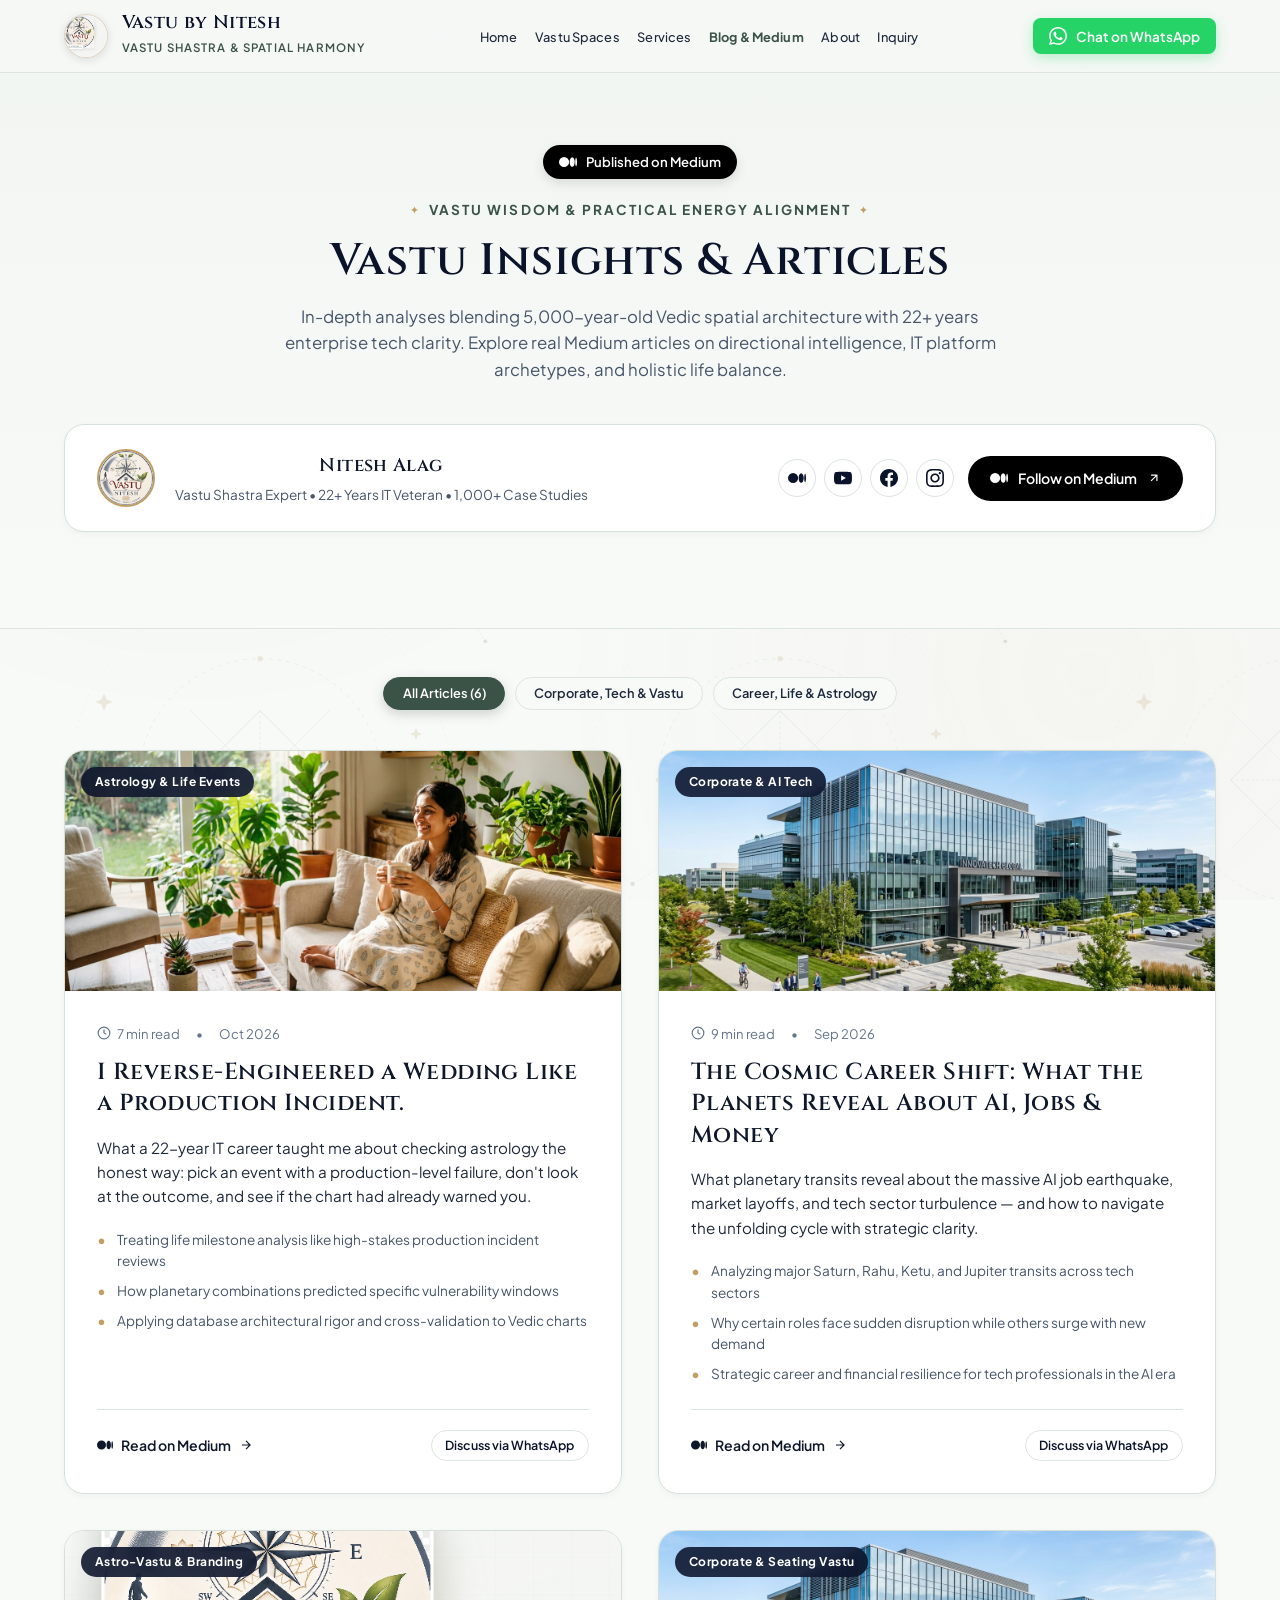
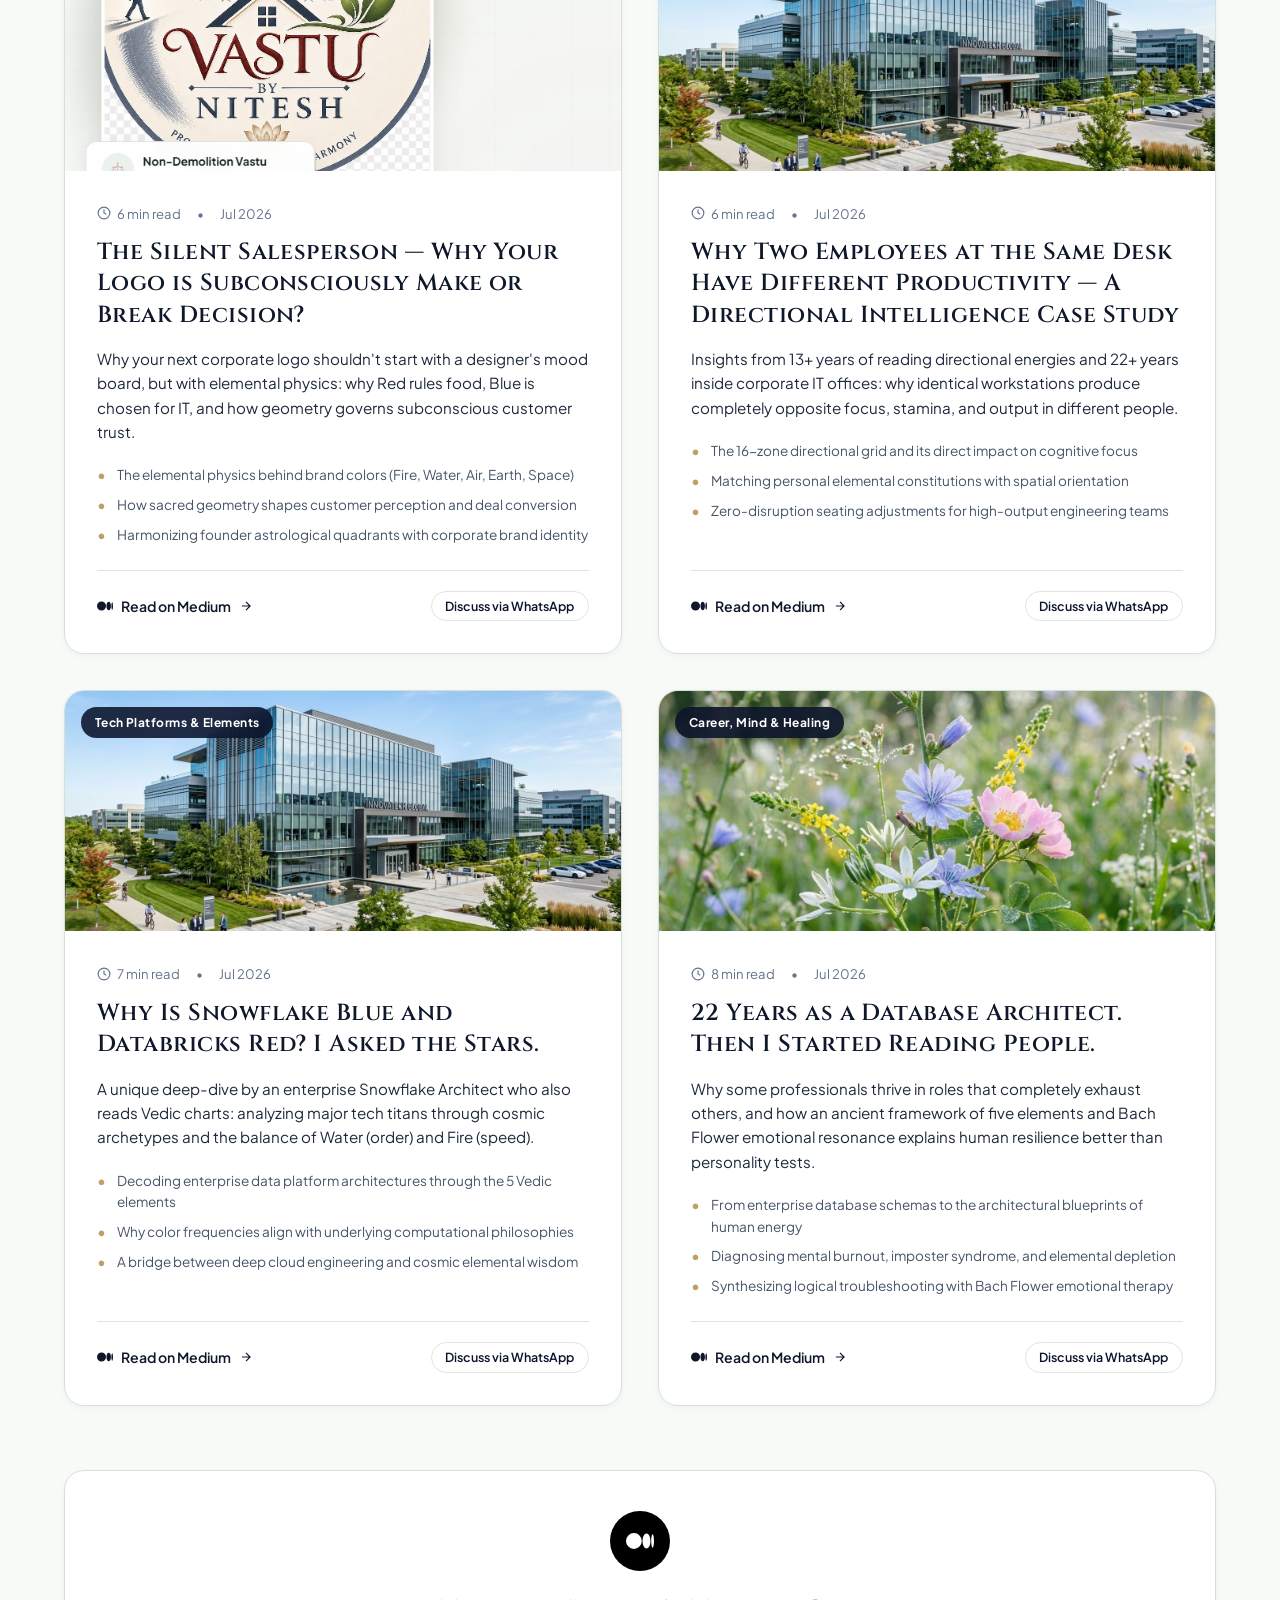
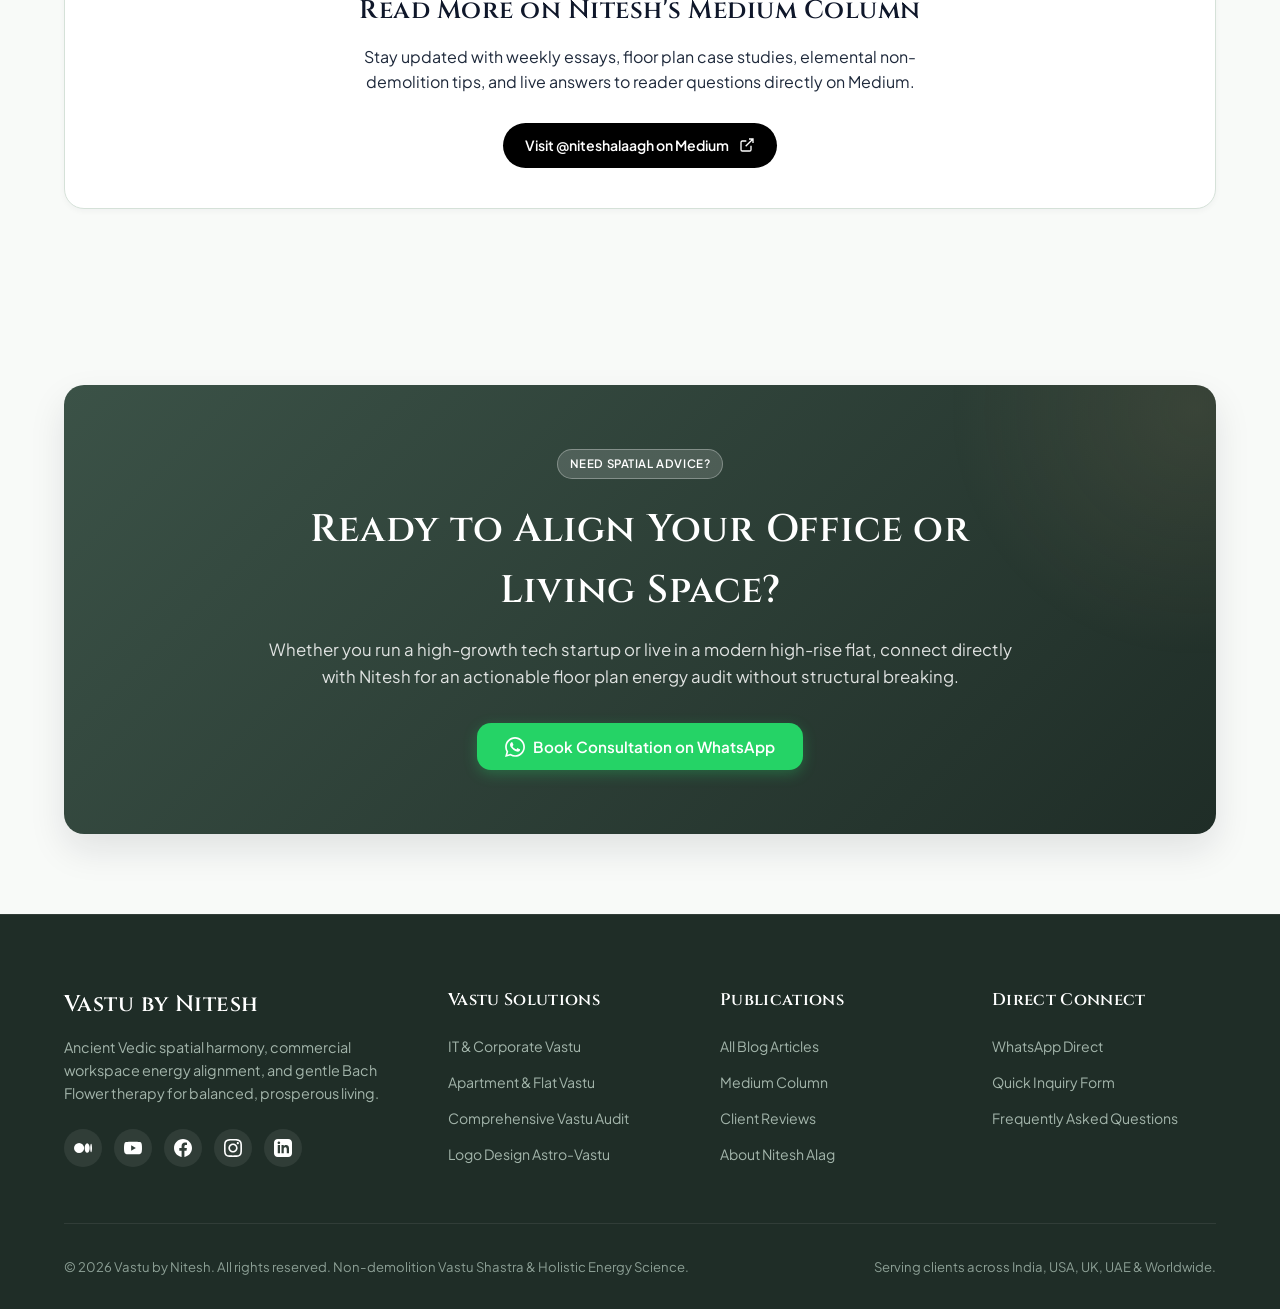
==== commit 7beb0253: "social links added" ====
--- a/blog.html
+++ b/blog.html
@@ -80,7 +80,7 @@
          ====================================================================== -->
     <section class="blog-hero">
       <div class="container">
-        <a href="https://medium.com/@niteshalag" target="_blank" rel="noopener noreferrer" class="medium-hero-badge">
+        <a href="https://niteshalaagh.medium.com/" target="_blank" rel="noopener noreferrer" class="medium-hero-badge">
           <!-- Medium Monogram -->
           <svg width="18" height="18" viewBox="0 0 24 24" fill="currentColor">
             <path d="M13.54 12a6.8 6.8 0 01-6.77 6.82A6.8 6.8 0 010 12a6.8 6.8 0 016.77-6.82A6.8 6.8 0 0113.54 12zM20.96 12c0 3.54-1.51 6.42-3.38 6.42-1.87 0-3.39-2.88-3.39-6.42s1.52-6.42 3.39-6.42 3.38 2.88 3.38 6.42M24 12c0 3.17-.53 5.75-1.19 5.75-.66 0-1.19-2.58-1.19-5.75s.53-5.75 1.19-5.75C23.47 6.25 24 8.83 24 12z"/>
@@ -93,7 +93,7 @@
           Vastu Insights & Articles
         </h1>
         <p class="section-desc" style="max-width: 720px; margin: 0 auto;">
-          In-depth analyses blending 5,000-year-old Vedic spatial architecture with modern technical clarity. Learn how subtle directional shifts optimize corporate productivity, apartment peace, and family wellness.
+          In-depth analyses blending 5,000-year-old Vedic spatial architecture with 22+ years enterprise tech clarity. Explore real Medium articles on directional intelligence, IT platform archetypes, and holistic life balance.
         </p>
 
         <!-- Medium Author Bar -->
@@ -105,13 +105,37 @@
               <p>Vastu Shastra Expert • 22+ Years IT Veteran • 1,000+ Case Studies</p>
             </div>
           </div>
-          <a href="https://medium.com/@niteshalag" target="_blank" rel="noopener noreferrer" class="btn-medium">
-            <svg width="18" height="18" viewBox="0 0 24 24" fill="currentColor">
-              <path d="M13.54 12a6.8 6.8 0 01-6.77 6.82A6.8 6.8 0 010 12a6.8 6.8 0 016.77-6.82A6.8 6.8 0 0113.54 12zM20.96 12c0 3.54-1.51 6.42-3.38 6.42-1.87 0-3.39-2.88-3.39-6.42s1.52-6.42 3.39-6.42 3.38 2.88 3.38 6.42M24 12c0 3.17-.53 5.75-1.19 5.75-.66 0-1.19-2.58-1.19-5.75s.53-5.75 1.19-5.75C23.47 6.25 24 8.83 24 12z"/>
-            </svg>
-            <span>Follow on Medium</span>
-            <svg width="14" height="14" viewBox="0 0 24 24" fill="none" stroke="currentColor" stroke-width="2"><path d="M7 17l9.2-9.2M17 17V7H7"/></svg>
-          </a>
+          <div style="display: flex; align-items: center; gap: 0.85rem; flex-wrap: wrap;">
+            <div class="medium-author-socials">
+              <a href="https://niteshalaagh.medium.com/" target="_blank" rel="noopener noreferrer" class="medium-author-social-btn" aria-label="Medium">
+                <svg width="18" height="18" viewBox="0 0 24 24" fill="currentColor">
+                  <path d="M13.54 12a6.8 6.8 0 01-6.77 6.82A6.8 6.8 0 010 12a6.8 6.8 0 016.77-6.82A6.8 6.8 0 0113.54 12zM20.96 12c0 3.54-1.51 6.42-3.38 6.42-1.87 0-3.39-2.88-3.39-6.42s1.52-6.42 3.39-6.42 3.38 2.88 3.38 6.42M24 12c0 3.17-.53 5.75-1.19 5.75-.66 0-1.19-2.58-1.19-5.75s.53-5.75 1.19-5.75C23.47 6.25 24 8.83 24 12z"/>
+                </svg>
+              </a>
+              <a href="http://www.youtube.com/@vastubynitesh" target="_blank" rel="noopener noreferrer" class="medium-author-social-btn" aria-label="YouTube">
+                <svg width="18" height="18" viewBox="0 0 24 24" fill="currentColor">
+                  <path d="M23.498 6.186a3.016 3.016 0 0 0-2.122-2.136C19.505 3.545 12 3.545 12 3.545s-7.505 0-9.377.505A3.017 3.017 0 0 0 .502 6.186C0 8.07 0 12 0 12s0 3.93.502 5.814a3.016 3.016 0 0 0 2.122 2.136c1.871.505 9.376.505 9.376.505s7.505 0 9.377-.505a3.015 3.015 0 0 0 2.122-2.136C24 15.93 24 12 24 12s0-3.93-.502-5.814zM9.545 15.568V8.432L15.818 12l-6.273 3.568z"/>
+                </svg>
+              </a>
+              <a href="https://www.facebook.com/VastuByNitesh/" target="_blank" rel="noopener noreferrer" class="medium-author-social-btn" aria-label="Facebook">
+                <svg width="18" height="18" viewBox="0 0 24 24" fill="currentColor">
+                  <path d="M24 12.073c0-6.627-5.373-12-12-12s-12 5.373-12 12c0 5.99 4.388 10.954 10.125 11.854v-8.385H7.078v-3.47h3.047V9.43c0-3.007 1.792-4.669 4.533-4.669 1.312 0 2.686.235 2.686.235v2.953H15.83c-1.491 0-1.956.925-1.956 1.874v2.25h3.328l-.532 3.47h-2.796v8.385C19.612 23.027 24 18.062 24 12.073z"/>
+                </svg>
+              </a>
+              <a href="https://www.instagram.com/niteshalag/" target="_blank" rel="noopener noreferrer" class="medium-author-social-btn" aria-label="Instagram">
+                <svg width="18" height="18" viewBox="0 0 24 24" fill="currentColor">
+                  <path d="M12 2.163c3.204 0 3.584.012 4.85.07 3.252.148 4.771 1.691 4.919 4.919.058 1.265.069 1.645.069 4.849 0 3.205-.012 3.584-.069 4.849-.149 3.225-1.664 4.771-4.919 4.919-1.266.058-1.644.07-4.85.07-3.204 0-3.584-.012-4.849-.07-3.26-.149-4.771-1.699-4.919-4.92-.058-1.265-.07-1.644-.07-4.849 0-3.204.013-3.583.07-4.849.149-3.227 1.664-4.771 4.919-4.919 1.266-.057 1.645-.069 4.849-.069zm0-2.163c-3.259 0-3.667.014-4.947.072-4.358.2-6.78 2.618-6.98 6.98-.059 1.281-.073 1.689-.073 4.948 0 3.259.014 3.668.072 4.948.2 4.358 2.618 6.78 6.98 6.98 1.281.058 1.689.072 4.948.072 3.259 0 3.668-.014 4.948-.072 4.354-.2 6.782-2.618 6.979-6.98.059-1.28.073-1.689.073-4.948 0-3.259-.014-3.667-.072-4.947-.196-4.354-2.617-6.78-6.979-6.98-1.281-.059-1.69-.073-4.949-.073zm0 5.838c-3.403 0-6.162 2.759-6.162 6.162s2.759 6.163 6.162 6.163 6.162-2.759 6.162-6.163c0-3.403-2.759-6.162-6.162-6.162zm0 10.162c-2.209 0-4-1.79-4-4 0-2.209 1.791-4 4-4s4 1.791 4 4c0 2.21-1.791 4-4 4zm6.406-11.845c-.796 0-1.441.645-1.441 1.44s.645 1.44 1.441 1.44c.795 0 1.439-.645 1.439-1.44s-.644-1.44-1.439-1.44z"/>
+                </svg>
+              </a>
+            </div>
+            <a href="https://niteshalaagh.medium.com/" target="_blank" rel="noopener noreferrer" class="btn-medium">
+              <svg width="18" height="18" viewBox="0 0 24 24" fill="currentColor">
+                <path d="M13.54 12a6.8 6.8 0 01-6.77 6.82A6.8 6.8 0 010 12a6.8 6.8 0 016.77-6.82A6.8 6.8 0 0113.54 12zM20.96 12c0 3.54-1.51 6.42-3.38 6.42-1.87 0-3.39-2.88-3.39-6.42s1.52-6.42 3.39-6.42 3.38 2.88 3.38 6.42M24 12c0 3.17-.53 5.75-1.19 5.75-.66 0-1.19-2.58-1.19-5.75s.53-5.75 1.19-5.75C23.47 6.25 24 8.83 24 12z"/>
+              </svg>
+              <span>Follow on Medium</span>
+              <svg width="14" height="14" viewBox="0 0 24 24" fill="none" stroke="currentColor" stroke-width="2"><path d="M7 17l9.2-9.2M17 17V7H7"/></svg>
+            </a>
+          </div>
         </div>
       </div>
     </section>
@@ -124,11 +148,9 @@
         
         <!-- Filter Tabs -->
         <div class="filter-tabs" id="blogFilterTabs" style="margin-bottom: 2.5rem;">
-          <button class="filter-btn active" data-category="all">All Articles (4)</button>
-          <button class="filter-btn" data-category="commercial">Corporate & IT Vastu</button>
-          <button class="filter-btn" data-category="residential">Apartment Vastu</button>
-          <button class="filter-btn" data-category="wellness">Bach Flower Healing</button>
-          <button class="filter-btn" data-category="lifestyle">Harmonious Living</button>
+          <button class="filter-btn active" data-category="all">All Articles (6)</button>
+          <button class="filter-btn" data-category="commercial">Corporate, Tech & Vastu</button>
+          <button class="filter-btn" data-category="lifestyle">Career, Life & Astrology</button>
         </div>
 
         <!-- Blog Cards Grid -->
@@ -147,8 +169,8 @@
           <p>
             Stay updated with weekly essays, floor plan case studies, elemental non-demolition tips, and live answers to reader questions directly on Medium.
           </p>
-          <a href="https://medium.com/@niteshalag" target="_blank" rel="noopener noreferrer" class="btn-medium" style="display: inline-flex;">
-            <span>Visit @niteshalag on Medium</span>
+          <a href="https://niteshalaagh.medium.com/" target="_blank" rel="noopener noreferrer" class="btn-medium" style="display: inline-flex;">
+            <span>Visit @niteshalaagh on Medium</span>
             <svg width="16" height="16" viewBox="0 0 24 24" fill="none" stroke="currentColor" stroke-width="2"><path d="M18 13v6a2 2 0 0 1-2 2H5a2 2 0 0 1-2-2V8a2 2 0 0 1 2-2h6M15 3h6v6M10 14L21 3"/></svg>
           </a>
         </div>
@@ -190,22 +212,26 @@
             Ancient Vedic spatial harmony, commercial workspace energy alignment, and gentle Bach Flower therapy for balanced, prosperous living.
           </p>
           <div class="footer-socials">
-            <a href="https://medium.com/@niteshalag" target="_blank" rel="noopener noreferrer" class="social-link" aria-label="Medium">
+            <a href="https://niteshalaagh.medium.com/" target="_blank" rel="noopener noreferrer" class="social-link" aria-label="Medium">
               <svg width="18" height="18" viewBox="0 0 24 24" fill="currentColor">
                 <path d="M13.54 12a6.8 6.8 0 01-6.77 6.82A6.8 6.8 0 010 12a6.8 6.8 0 016.77-6.82A6.8 6.8 0 0113.54 12zM20.96 12c0 3.54-1.51 6.42-3.38 6.42-1.87 0-3.39-2.88-3.39-6.42s1.52-6.42 3.39-6.42 3.38 2.88 3.38 6.42M24 12c0 3.17-.53 5.75-1.19 5.75-.66 0-1.19-2.58-1.19-5.75s.53-5.75 1.19-5.75C23.47 6.25 24 8.83 24 12z"/>
+              </svg>
+            </a>
+            <a href="http://www.youtube.com/@vastubynitesh" target="_blank" rel="noopener noreferrer" class="social-link" aria-label="YouTube">
+              <svg width="18" height="18" viewBox="0 0 24 24" fill="currentColor"><path d="M23.498 6.186a3.016 3.016 0 0 0-2.122-2.136C19.505 3.545 12 3.545 12 3.545s-7.505 0-9.377.505A3.017 3.017 0 0 0 .502 6.186C0 8.07 0 12 0 12s0 3.93.502 5.814a3.016 3.016 0 0 0 2.122 2.136c1.871.505 9.376.505 9.376.505s7.505 0 9.377-.505a3.015 3.015 0 0 0 2.122-2.136C24 15.93 24 12 24 12s0-3.93-.502-5.814zM9.545 15.568V8.432L15.818 12l-6.273 3.568z"/></svg>
+            </a>
+            <a href="https://www.facebook.com/VastuByNitesh/" target="_blank" rel="noopener noreferrer" class="social-link" aria-label="Facebook">
+              <svg width="18" height="18" viewBox="0 0 24 24" fill="currentColor">
+                <path d="M24 12.073c0-6.627-5.373-12-12-12s-12 5.373-12 12c0 5.99 4.388 10.954 10.125 11.854v-8.385H7.078v-3.47h3.047V9.43c0-3.007 1.792-4.669 4.533-4.669 1.312 0 2.686.235 2.686.235v2.953H15.83c-1.491 0-1.956.925-1.956 1.874v2.25h3.328l-.532 3.47h-2.796v8.385C19.612 23.027 24 18.062 24 12.073z"/>
+              </svg>
+            </a>
+            <a href="https://www.instagram.com/niteshalag/" target="_blank" rel="noopener noreferrer" class="social-link" aria-label="Instagram">
+              <svg width="18" height="18" viewBox="0 0 24 24" fill="currentColor">
+                <path d="M12 2.163c3.204 0 3.584.012 4.85.07 3.252.148 4.771 1.691 4.919 4.919.058 1.265.069 1.645.069 4.849 0 3.205-.012 3.584-.069 4.849-.149 3.225-1.664 4.771-4.919 4.919-1.266.058-1.644.07-4.85.07-3.204 0-3.584-.012-4.849-.07-3.26-.149-4.771-1.699-4.919-4.92-.058-1.265-.07-1.644-.07-4.849 0-3.204.013-3.583.07-4.849.149-3.227 1.664-4.771 4.919-4.919 1.266-.057 1.645-.069 4.849-.069zm0-2.163c-3.259 0-3.667.014-4.947.072-4.358.2-6.78 2.618-6.98 6.98-.059 1.281-.073 1.689-.073 4.948 0 3.259.014 3.668.072 4.948.2 4.358 2.618 6.78 6.98 6.98 1.281.058 1.689.072 4.948.072 3.259 0 3.668-.014 4.948-.072 4.354-.2 6.782-2.618 6.979-6.98.059-1.28.073-1.689.073-4.948 0-3.259-.014-3.667-.072-4.947-.196-4.354-2.617-6.78-6.979-6.98-1.281-.059-1.69-.073-4.949-.073zm0 5.838c-3.403 0-6.162 2.759-6.162 6.162s2.759 6.163 6.162 6.163 6.162-2.759 6.162-6.163c0-3.403-2.759-6.162-6.162-6.162zm0 10.162c-2.209 0-4-1.79-4-4 0-2.209 1.791-4 4-4s4 1.791 4 4c0 2.21-1.791 4-4 4zm6.406-11.845c-.796 0-1.441.645-1.441 1.44s.645 1.44 1.441 1.44c.795 0 1.439-.645 1.439-1.44s-.644-1.44-1.439-1.44z"/>
               </svg>
             </a>
             <a href="https://www.linkedin.com/in/nitesh-alag" target="_blank" rel="noopener noreferrer" class="social-link" aria-label="LinkedIn">
               <svg width="18" height="18" viewBox="0 0 24 24" fill="currentColor"><path d="M19 0h-14c-2.761 0-5 2.239-5 5v14c0 2.761 2.239 5 5 5h14c2.762 0 5-2.239 5-5v-14c0-2.761-2.238-5-5-5zm-11 19h-3v-11h3v11zm-1.5-12.268c-.966 0-1.75-.79-1.75-1.764s.784-1.764 1.75-1.764 1.75.79 1.75 1.764-.783 1.764-1.75 1.764zm13.5 12.268h-3v-5.604c0-3.368-4-3.113-4 0v5.604h-3v-11h3v1.765c1.396-2.586 7-2.777 7 2.476v6.759z"/></svg>
-            </a>
-            <a href="https://www.instagram.com/niteshalag?utm_source=qr&igsh=MWVuOGQzNmdnejFuaA==" target="_blank" rel="noopener noreferrer" class="social-link" aria-label="Instagram">
-              <svg width="18" height="18" viewBox="0 0 24 24" fill="none" stroke="currentColor" stroke-width="2"><rect x="2" y="2" width="20" height="20" rx="5" ry="5"/><path d="M16 11.37A4 4 0 1 1 12.63 8 4 4 0 0 1 16 11.37z"/><line x1="17.5" y1="6.5" x2="17.51" y2="6.5"/></svg>
-            </a>
-            <a href="https://www.youtube.com/channel/UCFUpGc246iC45c550RppUaA/videos" target="_blank" rel="noopener noreferrer" class="social-link" aria-label="YouTube">
-              <svg width="18" height="18" viewBox="0 0 24 24" fill="currentColor"><path d="M23.498 6.186a3.016 3.016 0 0 0-2.122-2.136C19.505 3.545 12 3.545 12 3.545s-7.505 0-9.377.505A3.017 3.017 0 0 0 .502 6.186C0 8.07 0 12 0 12s0 3.93.502 5.814a3.016 3.016 0 0 0 2.122 2.136c1.871.505 9.376.505 9.376.505s7.505 0 9.377-.505a3.015 3.015 0 0 0 2.122-2.136C24 15.93 24 12 24 12s0-3.93-.502-5.814zM9.545 15.568V8.432L15.818 12l-6.273 3.568z"/></svg>
-            </a>
-            <a href="https://x.com/NiteshAlag1301?t=nyC073PaZcXAZEpxWBMy4A&s=09" target="_blank" rel="noopener noreferrer" class="social-link" aria-label="Twitter X">
-              <svg width="18" height="18" viewBox="0 0 24 24" fill="currentColor"><path d="M18.244 2.25h3.308l-7.227 8.26 8.502 11.24H16.17l-5.214-6.817L4.99 21.75H1.68l7.73-8.835L1.254 2.25H8.08l4.713 6.231zm-1.161 17.52h1.833L7.084 4.126H5.117z"/></svg>
             </a>
           </div>
         </div>
@@ -224,7 +250,7 @@
           <h4>Publications</h4>
           <ul>
             <li><a href="blog.html">All Blog Articles</a></li>
-            <li><a href="https://medium.com/@niteshalag" target="_blank" rel="noopener noreferrer">Medium Profile</a></li>
+            <li><a href="https://niteshalaagh.medium.com/" target="_blank" rel="noopener noreferrer">Medium Column</a></li>
             <li><a href="index.html#testimonials">Client Reviews</a></li>
             <li><a href="index.html#about">About Nitesh Alag</a></li>
           </ul>
--- a/css/styles.css
+++ b/css/styles.css
@@ -966,15 +966,20 @@
   display: flex;
   align-items: center;
   justify-content: space-between;
+  flex-wrap: wrap;
+  gap: 0.5rem;
   margin-bottom: 1rem;
 }
 
 .service-type {
   font-size: 0.74rem;
   text-transform: uppercase;
-  letter-spacing: 0.05em;
+  letter-spacing: 0.04em;
   font-weight: 700;
   color: var(--primary);
+  display: inline-flex;
+  align-items: center;
+  gap: 0.3rem;
 }
 
 .service-featured-tag {
@@ -2046,3 +2051,252 @@
   }
 }
 
+/* ==========================================================================
+   Hero Official Social Presence Bar
+   ========================================================================== */
+.hero-social-presence {
+  display: flex;
+  align-items: center;
+  flex-wrap: wrap;
+  gap: 0.85rem;
+  margin-top: -1.25rem;
+  margin-bottom: 2rem;
+}
+
+.hero-social-label {
+  font-size: 0.82rem;
+  font-weight: 700;
+  text-transform: uppercase;
+  letter-spacing: 0.05em;
+  color: var(--text-muted);
+}
+
+.hero-social-pills {
+  display: flex;
+  align-items: center;
+  flex-wrap: wrap;
+  gap: 0.6rem;
+}
+
+.hero-social-pill {
+  display: inline-flex;
+  align-items: center;
+  gap: 0.5rem;
+  padding: 0.45rem 0.95rem;
+  background-color: var(--bg-surface);
+  border: 1px solid var(--border-light);
+  border-radius: var(--radius-full);
+  font-size: 0.84rem;
+  font-weight: 600;
+  color: var(--text-main);
+  text-decoration: none;
+  transition: all 0.25s ease;
+  box-shadow: var(--shadow-sm);
+}
+
+.hero-social-pill svg {
+  flex-shrink: 0;
+  transition: transform 0.25s ease;
+}
+
+.hero-social-pill:hover {
+  transform: translateY(-2px);
+  box-shadow: var(--shadow-md);
+}
+
+.hero-social-pill.medium:hover {
+  background-color: #000000;
+  color: #FFFFFF;
+  border-color: #000000;
+}
+
+.hero-social-pill.youtube:hover {
+  background-color: #FF0000;
+  color: #FFFFFF;
+  border-color: #FF0000;
+}
+
+.hero-social-pill.facebook:hover {
+  background-color: #1877F2;
+  color: #FFFFFF;
+  border-color: #1877F2;
+}
+
+.hero-social-pill.instagram:hover {
+  background: radial-gradient(circle at 30% 107%, #fdf497 0%, #fdf497 5%, #fd5949 45%, #d6249f 60%, #285AEB 90%);
+  color: #FFFFFF;
+  border-color: transparent;
+}
+
+/* ==========================================================================
+   About Section - Official Channels Showcase
+   ========================================================================== */
+.about-channels-card {
+  margin-top: 2rem;
+  background-color: var(--bg-surface);
+  border: 1px solid var(--border-light);
+  border-radius: var(--radius-md);
+  padding: 1.5rem;
+  box-shadow: var(--shadow-sm);
+}
+
+.about-channels-title {
+  font-family: var(--font-serif);
+  font-size: 1.25rem;
+  font-weight: 700;
+  color: var(--primary-dark);
+  margin-bottom: 0.3rem;
+}
+
+.about-channels-sub {
+  font-size: 0.85rem;
+  color: var(--text-muted);
+  margin-bottom: 1.25rem;
+}
+
+.about-channels-grid {
+  display: grid;
+  grid-template-columns: repeat(2, 1fr);
+  gap: 0.85rem;
+}
+
+.about-channel-link {
+  display: flex;
+  align-items: center;
+  gap: 0.85rem;
+  padding: 0.85rem 1rem;
+  background-color: var(--bg-canvas);
+  border: 1px solid var(--border-light);
+  border-radius: var(--radius-sm);
+  text-decoration: none;
+  color: var(--text-main);
+  transition: all 0.25s ease;
+  position: relative;
+}
+
+.about-channel-link:hover {
+  transform: translateY(-2px);
+  box-shadow: var(--shadow-md);
+  border-color: var(--primary-light);
+}
+
+.channel-icon-wrap {
+  width: 44px;
+  height: 44px;
+  border-radius: 50%;
+  display: flex;
+  align-items: center;
+  justify-content: center;
+  flex-shrink: 0;
+  transition: all 0.25s ease;
+}
+
+.channel-medium .channel-icon-wrap {
+  background-color: #000000;
+  color: #FFFFFF;
+}
+
+.channel-youtube .channel-icon-wrap {
+  background-color: rgba(255, 0, 0, 0.1);
+  color: #E60000;
+}
+
+.about-channel-link:hover.channel-youtube .channel-icon-wrap {
+  background-color: #FF0000;
+  color: #FFFFFF;
+}
+
+.channel-facebook .channel-icon-wrap {
+  background-color: rgba(24, 119, 242, 0.1);
+  color: #1877F2;
+}
+
+.about-channel-link:hover.channel-facebook .channel-icon-wrap {
+  background-color: #1877F2;
+  color: #FFFFFF;
+}
+
+.channel-instagram .channel-icon-wrap {
+  background: rgba(225, 48, 108, 0.1);
+  color: #C13584;
+}
+
+.about-channel-link:hover.channel-instagram .channel-icon-wrap {
+  background: radial-gradient(circle at 30% 107%, #fdf497 0%, #fdf497 5%, #fd5949 45%, #d6249f 60%, #285AEB 90%);
+  color: #FFFFFF;
+}
+
+.channel-info {
+  display: flex;
+  flex-direction: column;
+  flex-grow: 1;
+  min-width: 0;
+}
+
+.channel-name {
+  font-weight: 700;
+  font-size: 0.94rem;
+  color: var(--text-main);
+}
+
+.channel-handle {
+  font-size: 0.78rem;
+  color: var(--primary);
+  font-weight: 600;
+  margin-bottom: 0.15rem;
+  white-space: nowrap;
+  overflow: hidden;
+  text-overflow: ellipsis;
+}
+
+.channel-desc {
+  font-size: 0.74rem;
+  color: var(--text-muted);
+  line-height: 1.3;
+}
+
+.channel-arrow {
+  color: var(--text-muted);
+  flex-shrink: 0;
+  transition: transform 0.2s ease, color 0.2s ease;
+}
+
+.about-channel-link:hover .channel-arrow {
+  transform: translateX(3px) translateY(-3px);
+  color: var(--primary);
+}
+
+.medium-author-socials {
+  display: flex;
+  align-items: center;
+  gap: 0.5rem;
+}
+
+.medium-author-social-btn {
+  width: 38px;
+  height: 38px;
+  border-radius: 50%;
+  background: var(--bg-surface);
+  border: 1px solid var(--border-light);
+  color: var(--text-main);
+  display: flex;
+  align-items: center;
+  justify-content: center;
+  transition: all 0.2s ease;
+  text-decoration: none;
+}
+
+.medium-author-social-btn:hover {
+  transform: translateY(-2px);
+  box-shadow: var(--shadow-sm);
+  color: var(--primary);
+  border-color: var(--primary);
+}
+
+@media (max-width: 680px) {
+  .about-channels-grid {
+    grid-template-columns: 1fr;
+  }
+}
+
+
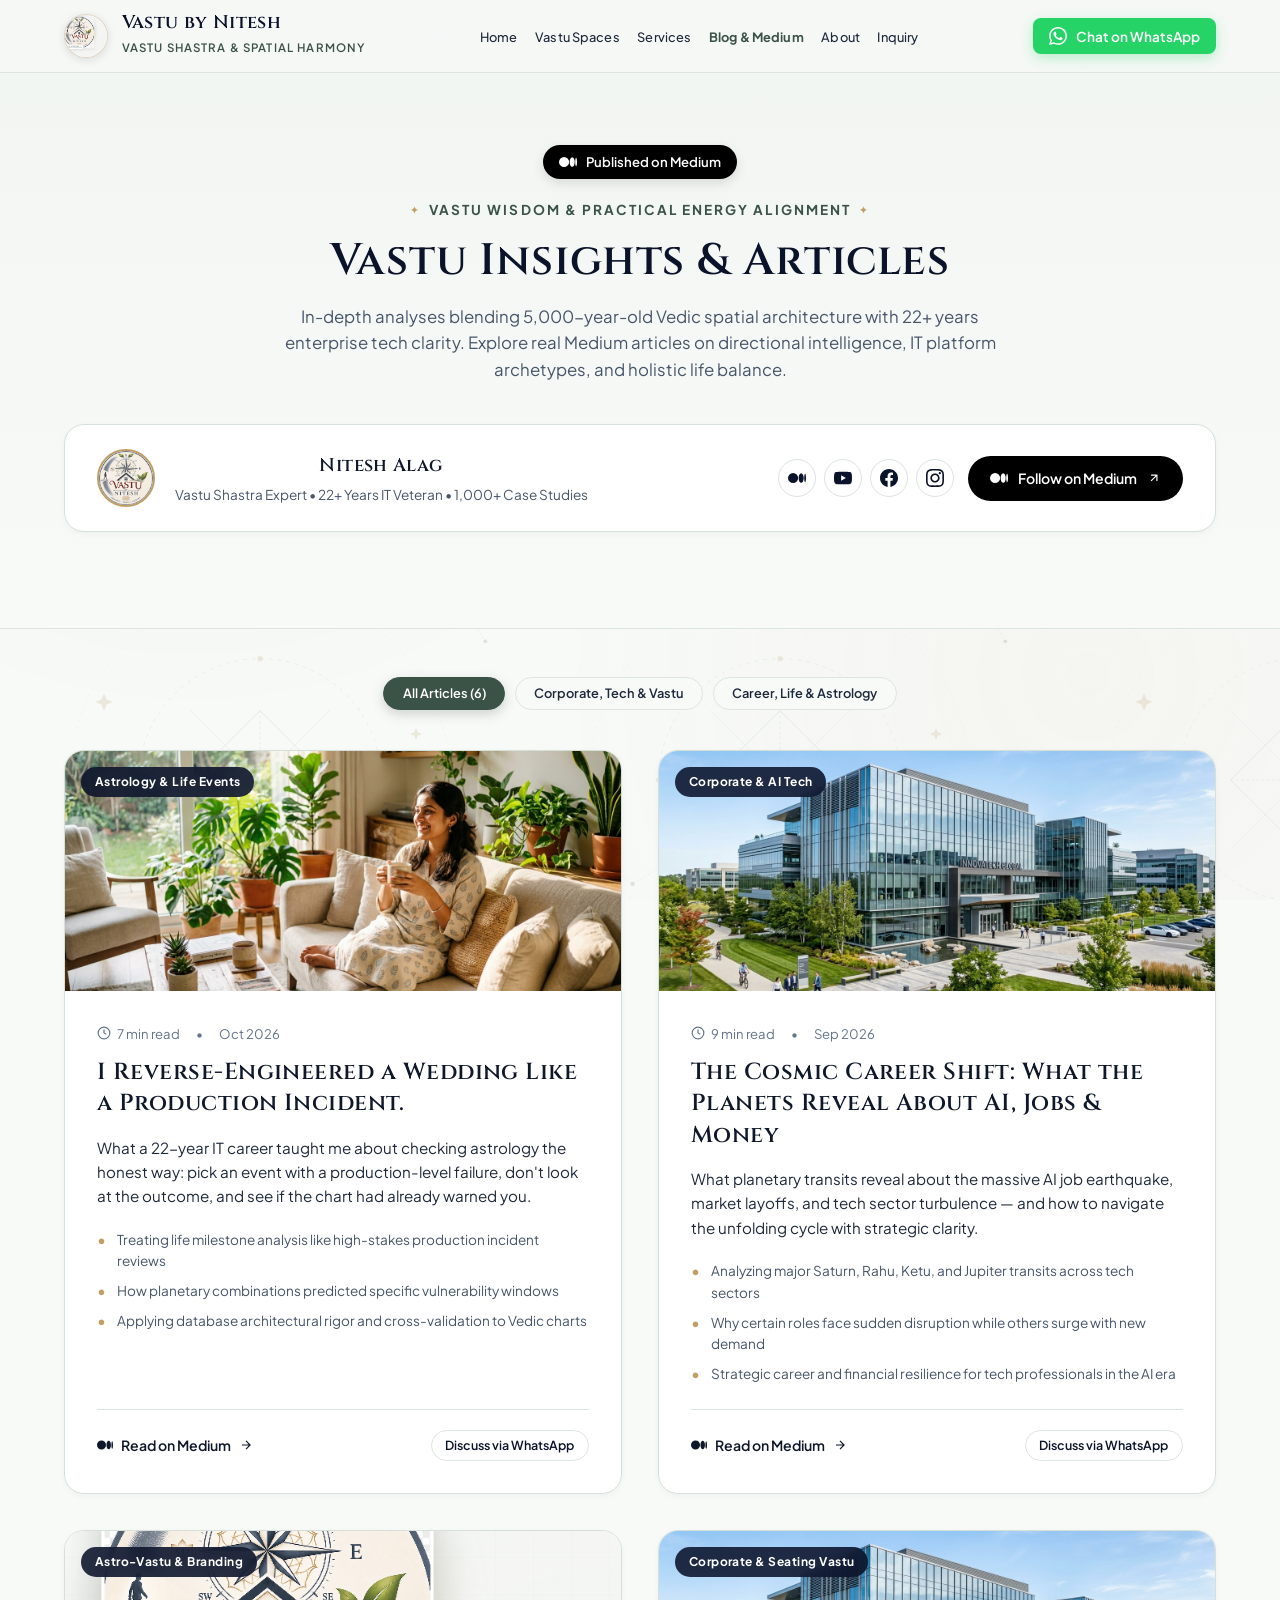
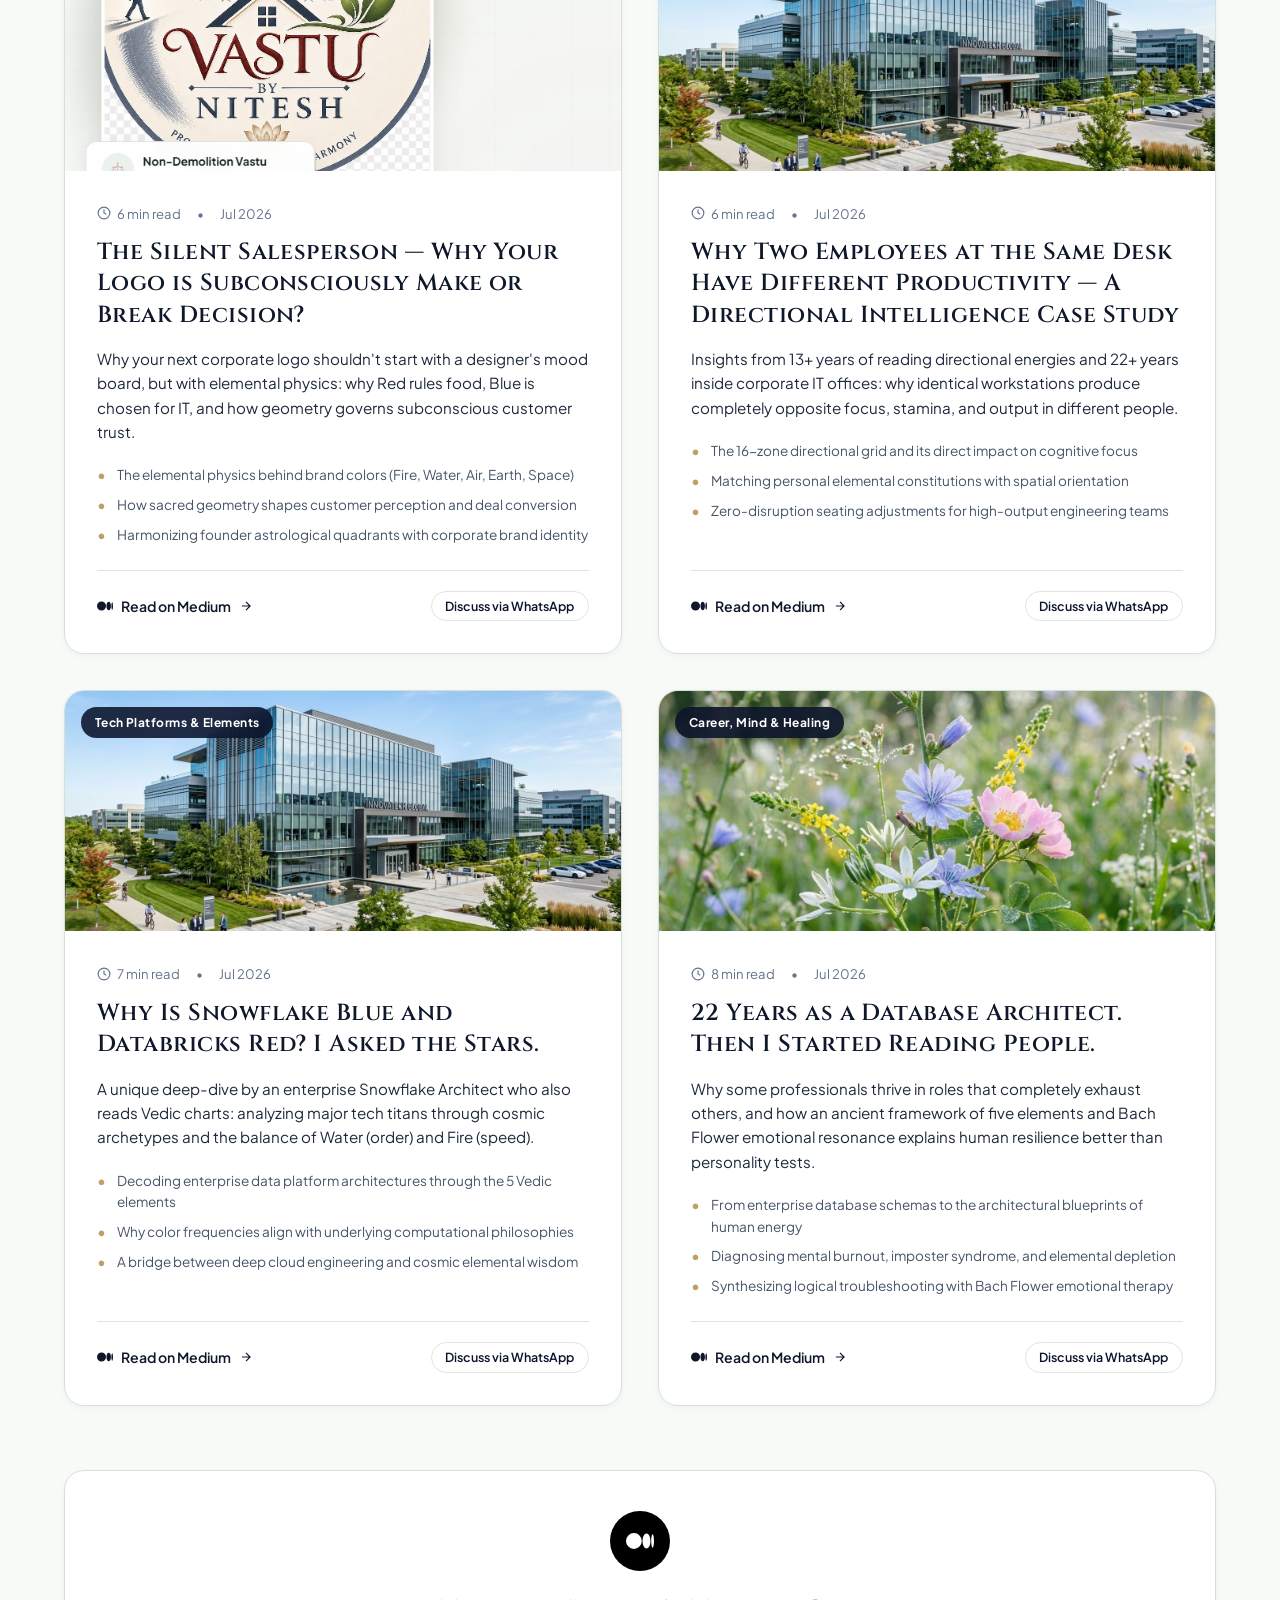
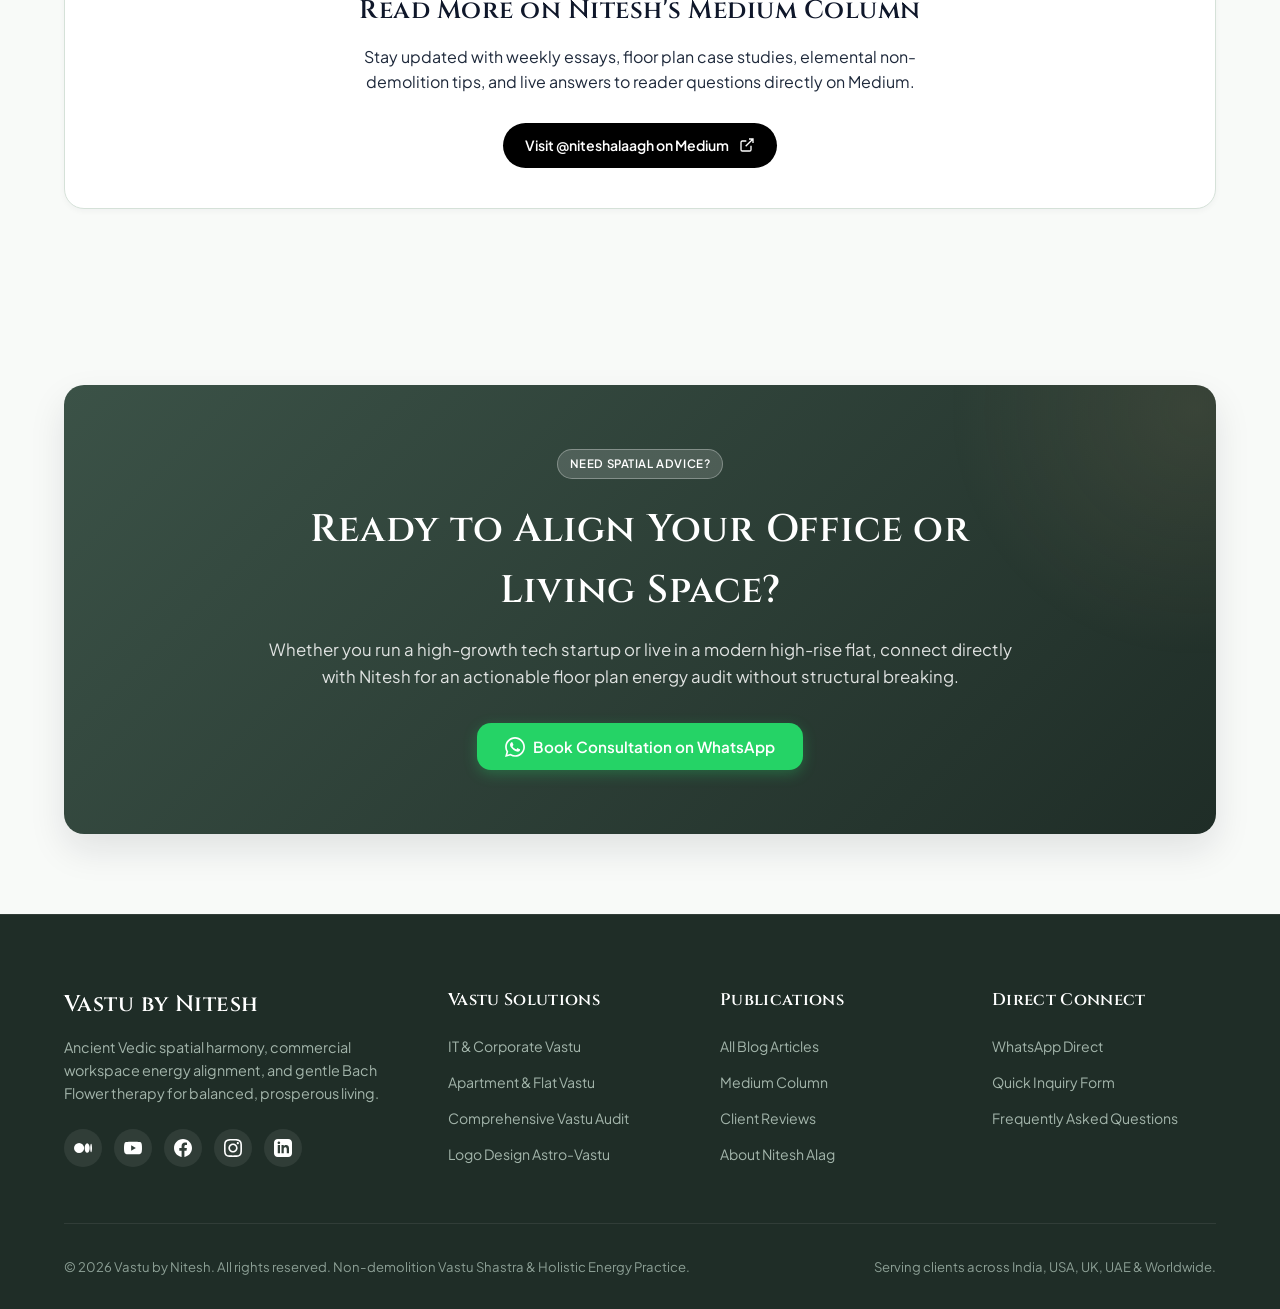
==== commit efdfab6e: "small changes in the website" ====
--- a/blog.html
+++ b/blog.html
@@ -20,9 +20,10 @@
   <meta name="author" content="Nitesh Alag">
 
   <!-- Open Graph / Social Sharing -->
-  <meta property="og:title" content="Vastu Insights & Articles | Vastu by Nitesh">
-  <meta property="og:description" content="Discover scientific spatial harmony, commercial workspace Vastu, and modern apartment energy alignment on Medium and Vastu by Nitesh.">
-  <meta property="og:image" content="assets/vastu-it-building.jpg">
+  <meta property="og:title" content="Vastu Insights & Blog | Vastu by Nitesh">
+  <meta property="og:description" content="Discover practical spatial harmony, commercial workspace Vastu, and modern apartment energy alignment on Medium and Vastu by Nitesh.">
+  <meta property="og:image" content="https://vastubynitesh.com/assets/vastu-it-building.jpg">
+  <meta property="og:url" content="https://vastubynitesh.com/blog.html">
   <meta property="og:type" content="blog">
 
   <!-- Favicon -->
@@ -267,7 +268,7 @@
       </div>
 
       <div class="footer-bottom">
-        <p>&copy; 2026 Vastu by Nitesh. All rights reserved. Non-demolition Vastu Shastra & Holistic Energy Science.</p>
+        <p>&copy; 2026 Vastu by Nitesh. All rights reserved. Non-demolition Vastu Shastra & Holistic Energy Practice.</p>
         <p>Serving clients across India, USA, UK, UAE & Worldwide.</p>
       </div>
     </div>
--- a/css/styles.css
+++ b/css/styles.css
@@ -2299,4 +2299,52 @@
   }
 }
 
-
+/* ==========================================================================
+   How It Works
+   ========================================================================== */
+.how-steps {
+  list-style: none;
+  display: grid;
+  grid-template-columns: repeat(3, 1fr);
+  gap: 1.5rem;
+  counter-reset: none;
+}
+
+.how-step {
+  background-color: var(--bg-card);
+  border: 1px solid var(--border-card);
+  border-radius: var(--radius-md, 12px);
+  padding: 1.75rem 1.5rem;
+}
+
+.how-step-num {
+  width: 2.5rem;
+  height: 2.5rem;
+  border-radius: 50%;
+  display: flex;
+  align-items: center;
+  justify-content: center;
+  background-color: var(--primary);
+  color: #FFFFFF;
+  font-family: var(--font-serif);
+  font-weight: 700;
+  font-size: 1.15rem;
+  margin-bottom: 1rem;
+}
+
+.how-step h3 {
+  font-size: 1.2rem;
+  margin-bottom: 0.6rem;
+}
+
+.how-step p {
+  color: var(--text-muted);
+  font-size: 0.95rem;
+  line-height: 1.6;
+}
+
+@media (max-width: 900px) {
+  .how-steps {
+    grid-template-columns: 1fr;
+  }
+}
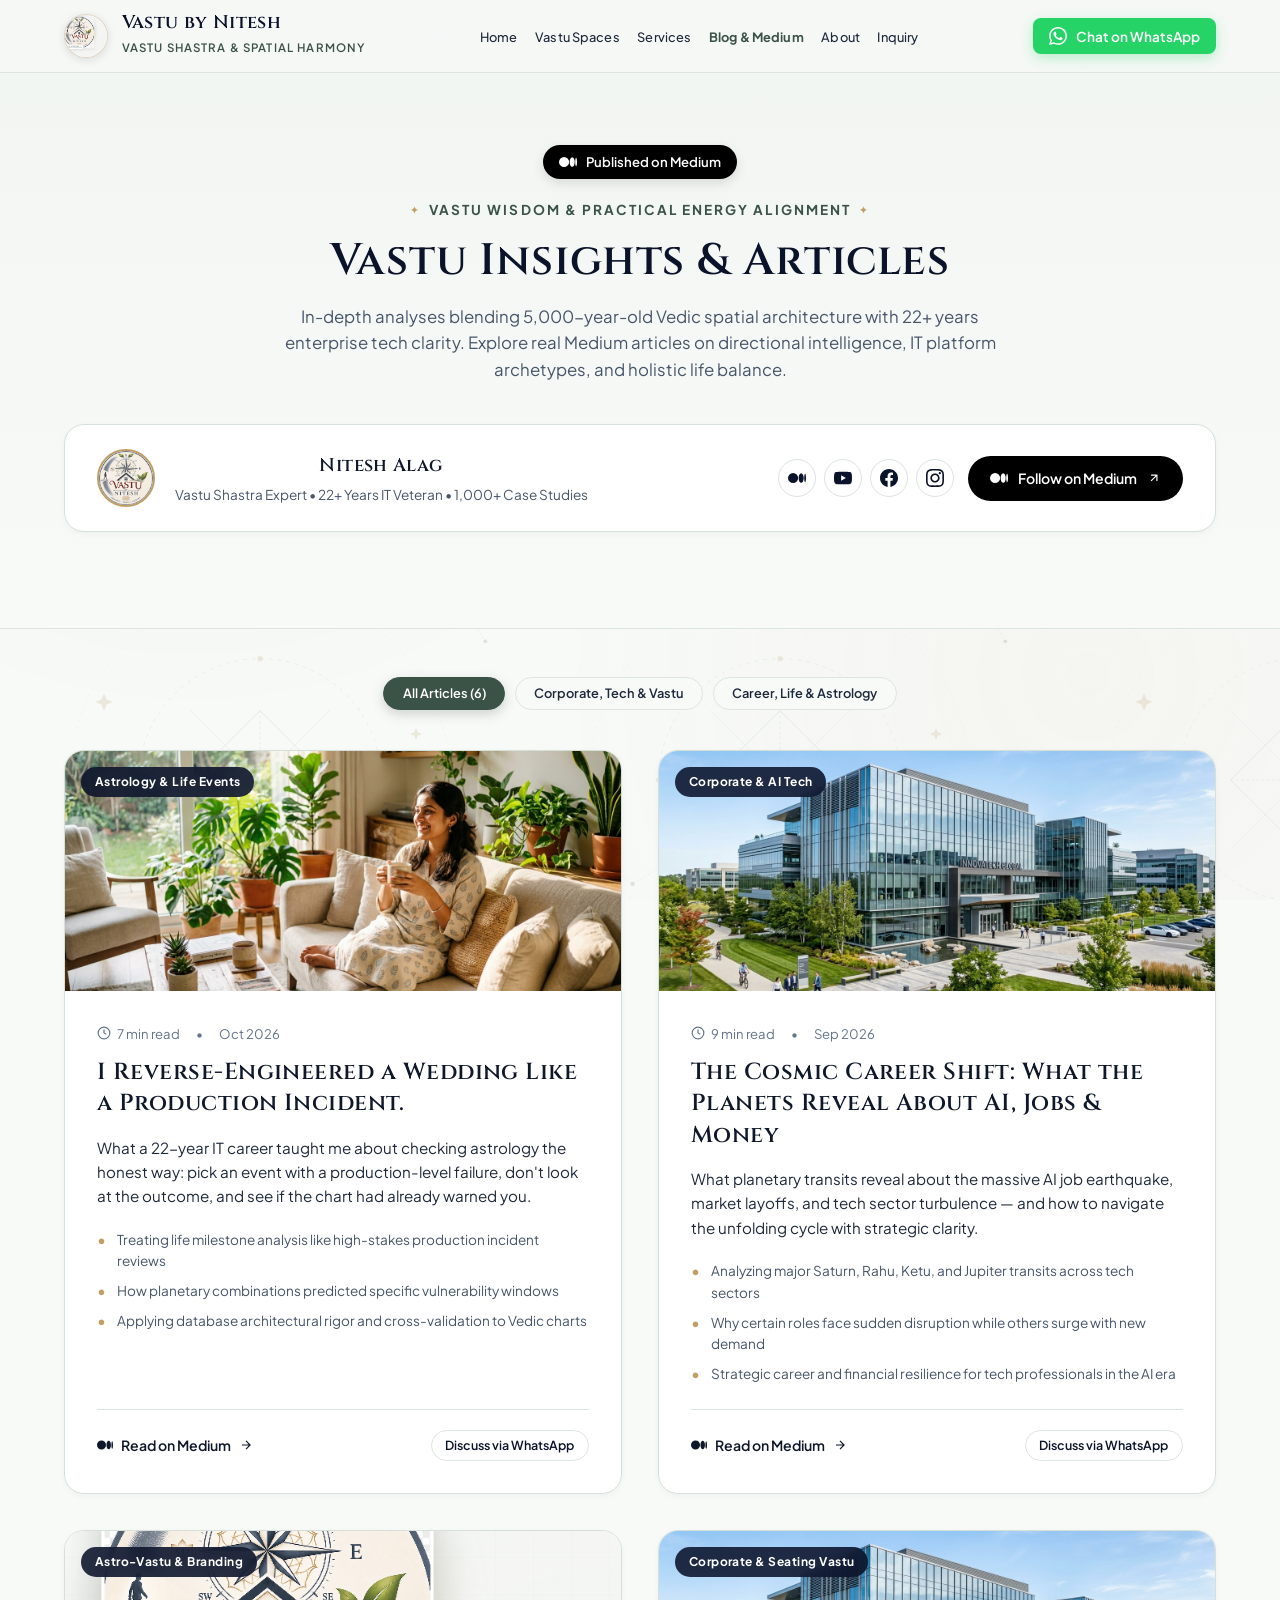
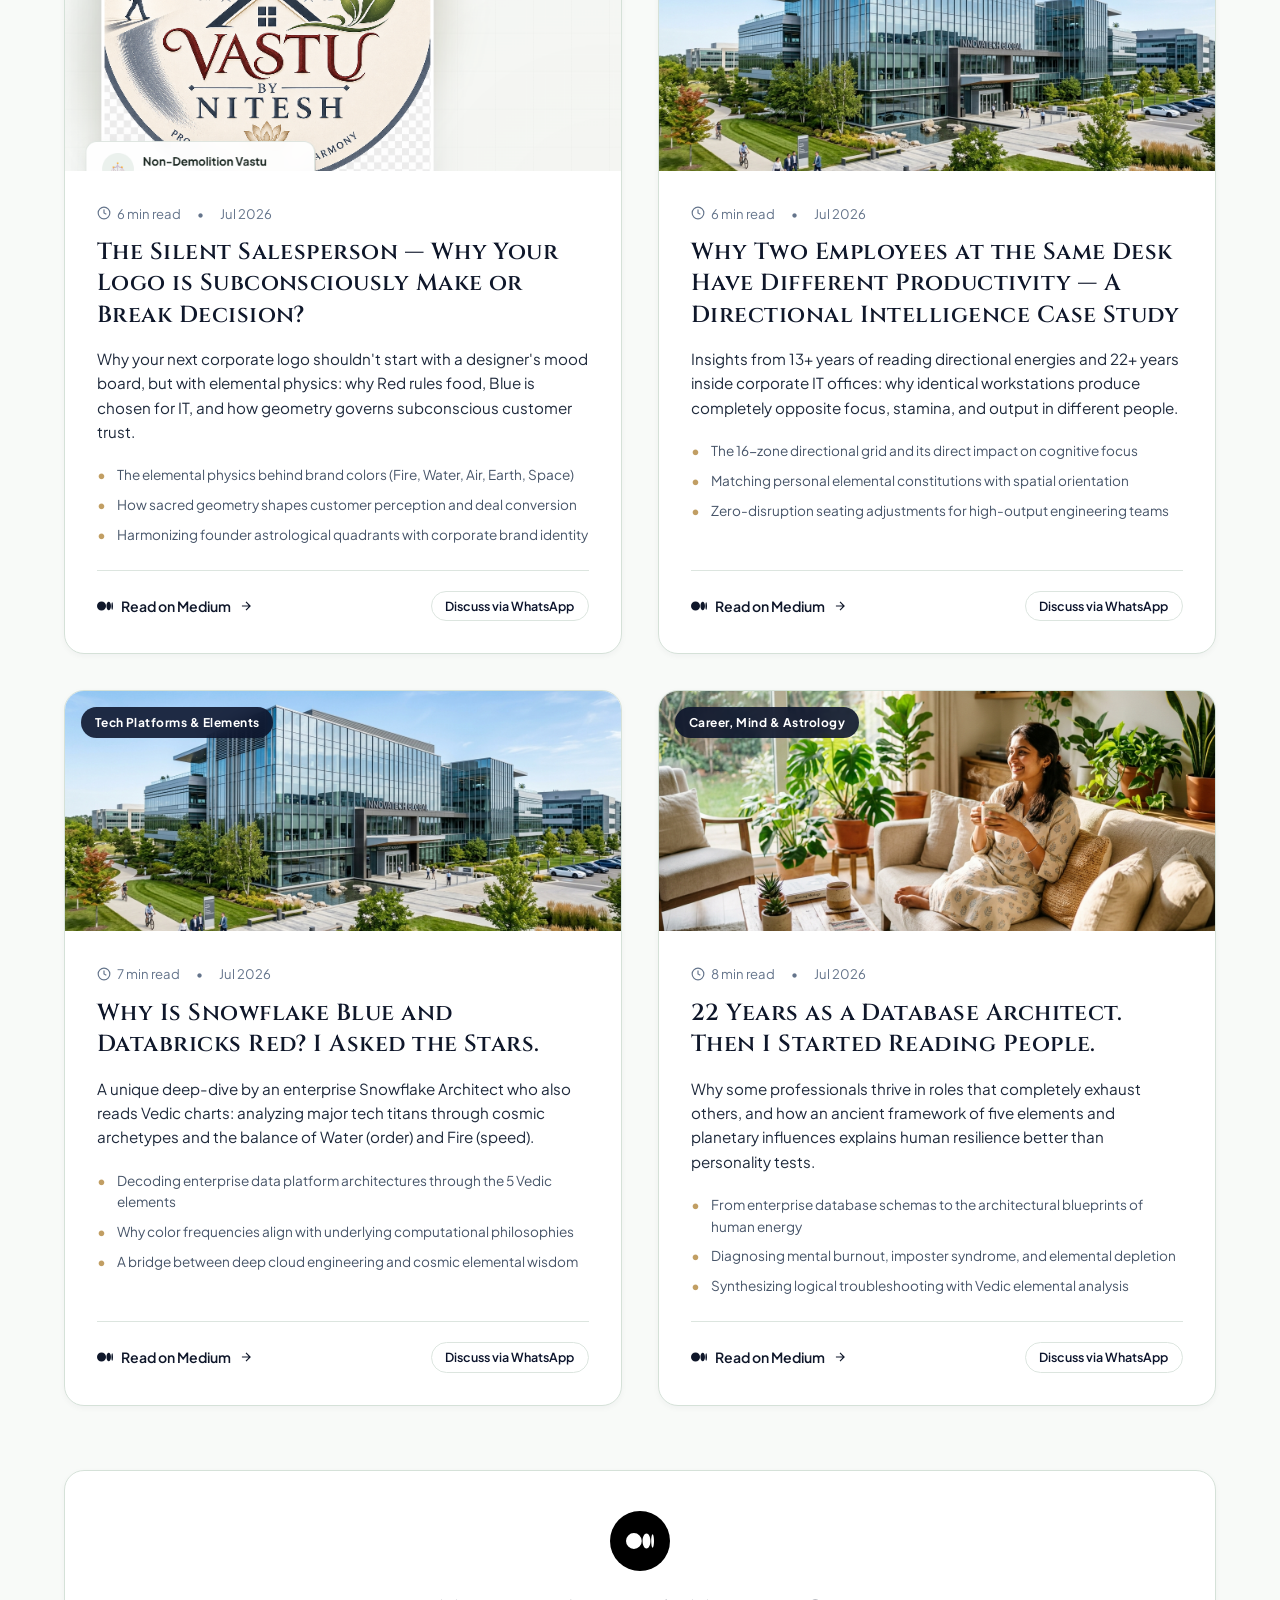
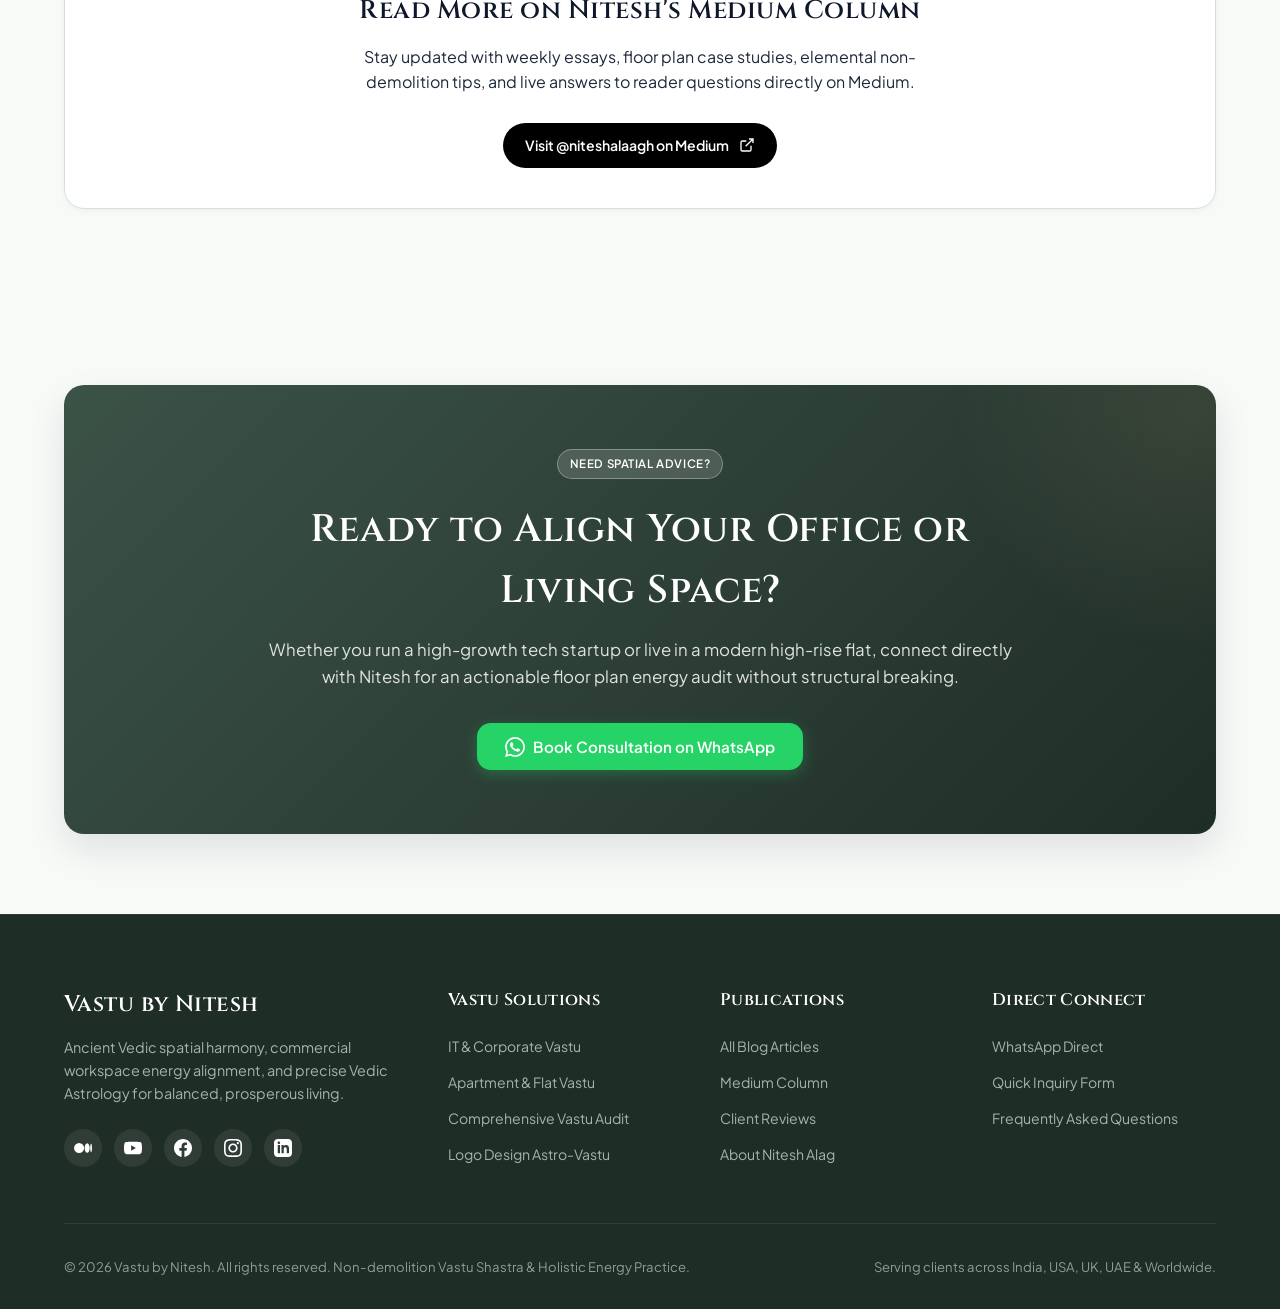
==== commit 83952c1b: "updated services" ====
--- a/blog.html
+++ b/blog.html
@@ -15,8 +15,8 @@
   <title>Vastu Insights & Blog | Vastu by Nitesh</title>
   
   <!-- SEO Meta Tags -->
-  <meta name="description" content="Explore practical, non-demolition Vastu Shastra insights for modern IT tech parks, corporate offices, luxury high-rise apartments, and Bach Flower emotional healing by Nitesh Alag.">
-  <meta name="keywords" content="Vastu Shastra Blog, IT Office Vastu, Apartment Vastu, High-Rise Flat Vastu, Bach Flower Therapy, Nitesh Alag Medium, Non-demolition Vastu remedies">
+  <meta name="description" content="Explore practical, non-demolition Vastu Shastra insights for modern IT tech parks, corporate offices, luxury high-rise apartments, and Vedic Astrology by Nitesh Alag.">
+  <meta name="keywords" content="Vastu Shastra Blog, IT Office Vastu, Apartment Vastu, High-Rise Flat Vastu, Vedic Astrology, Nitesh Alag Medium, Non-demolition Vastu remedies">
   <meta name="author" content="Nitesh Alag">
 
   <!-- Open Graph / Social Sharing -->
@@ -210,7 +210,7 @@
         <div class="footer-brand">
           <h2>Vastu by Nitesh</h2>
           <p>
-            Ancient Vedic spatial harmony, commercial workspace energy alignment, and gentle Bach Flower therapy for balanced, prosperous living.
+            Ancient Vedic spatial harmony, commercial workspace energy alignment, and precise Vedic Astrology for balanced, prosperous living.
           </p>
           <div class="footer-socials">
             <a href="https://niteshalaagh.medium.com/" target="_blank" rel="noopener noreferrer" class="social-link" aria-label="Medium">
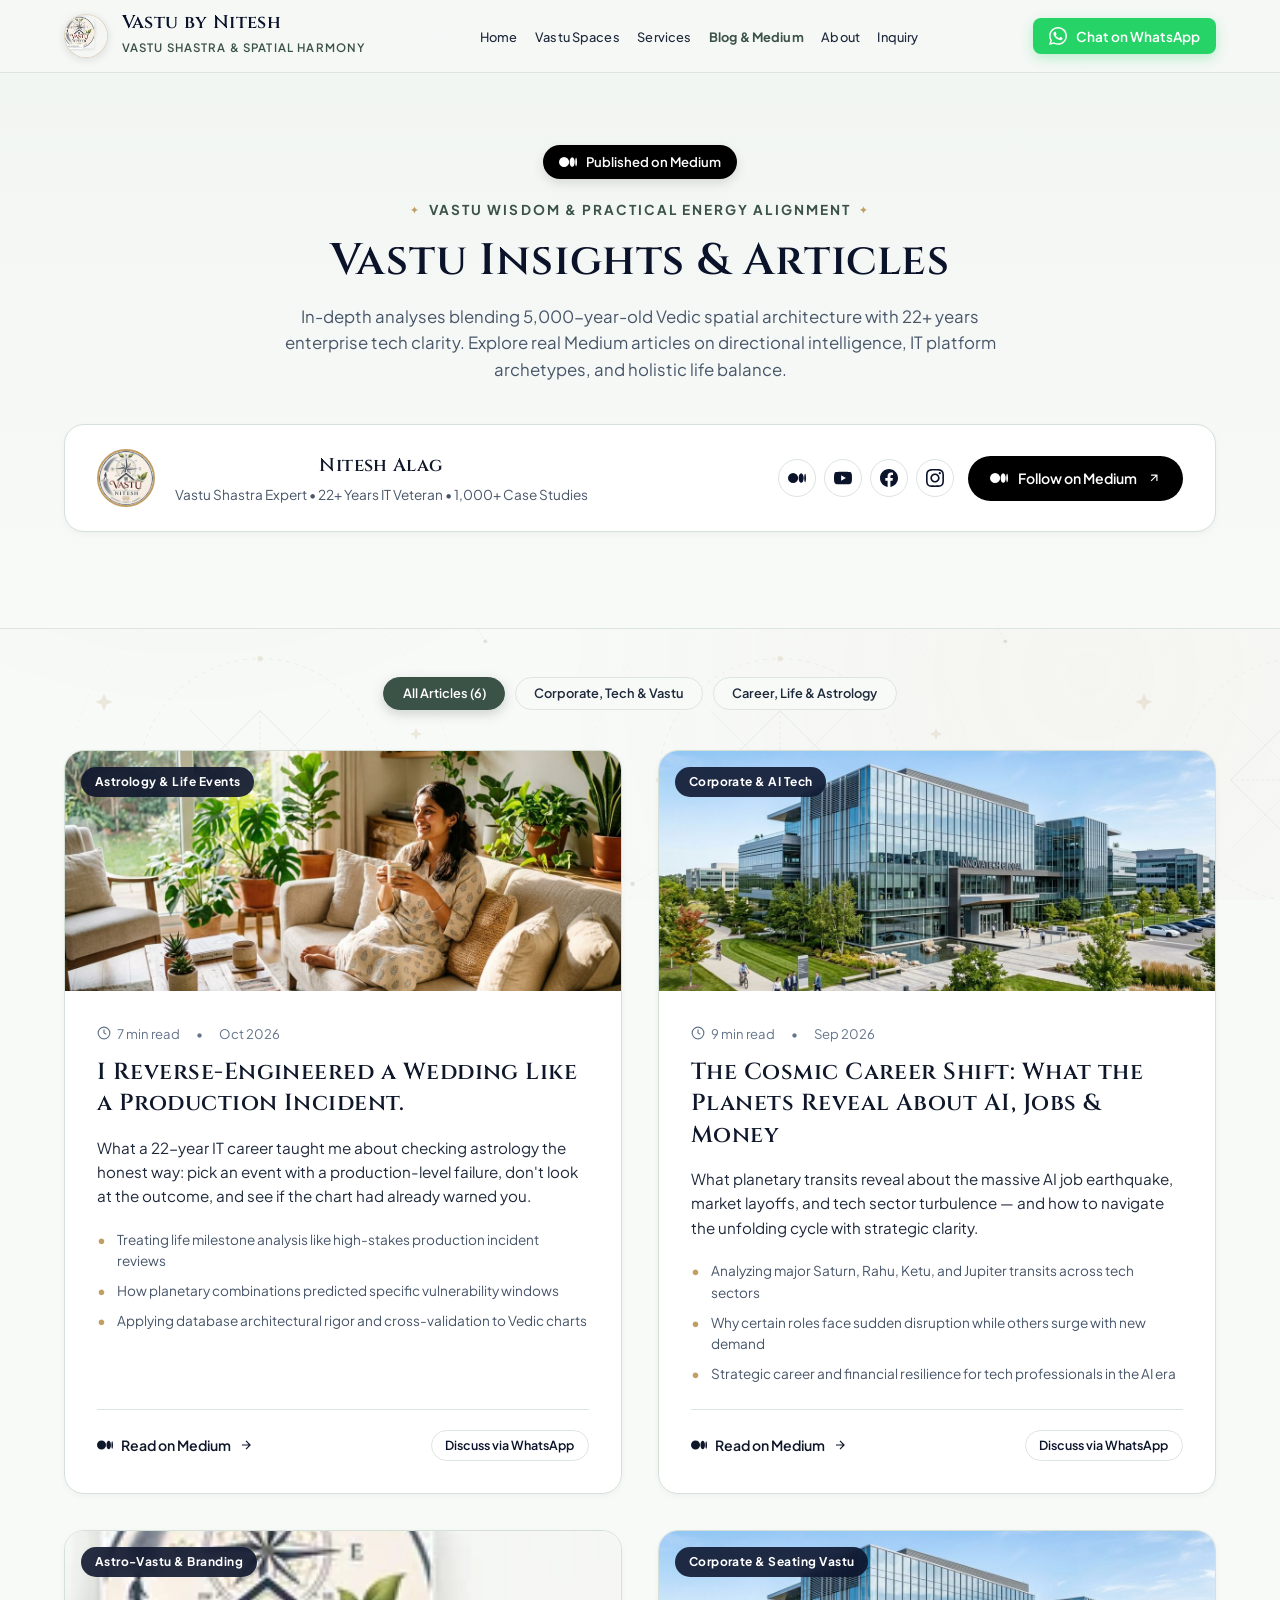
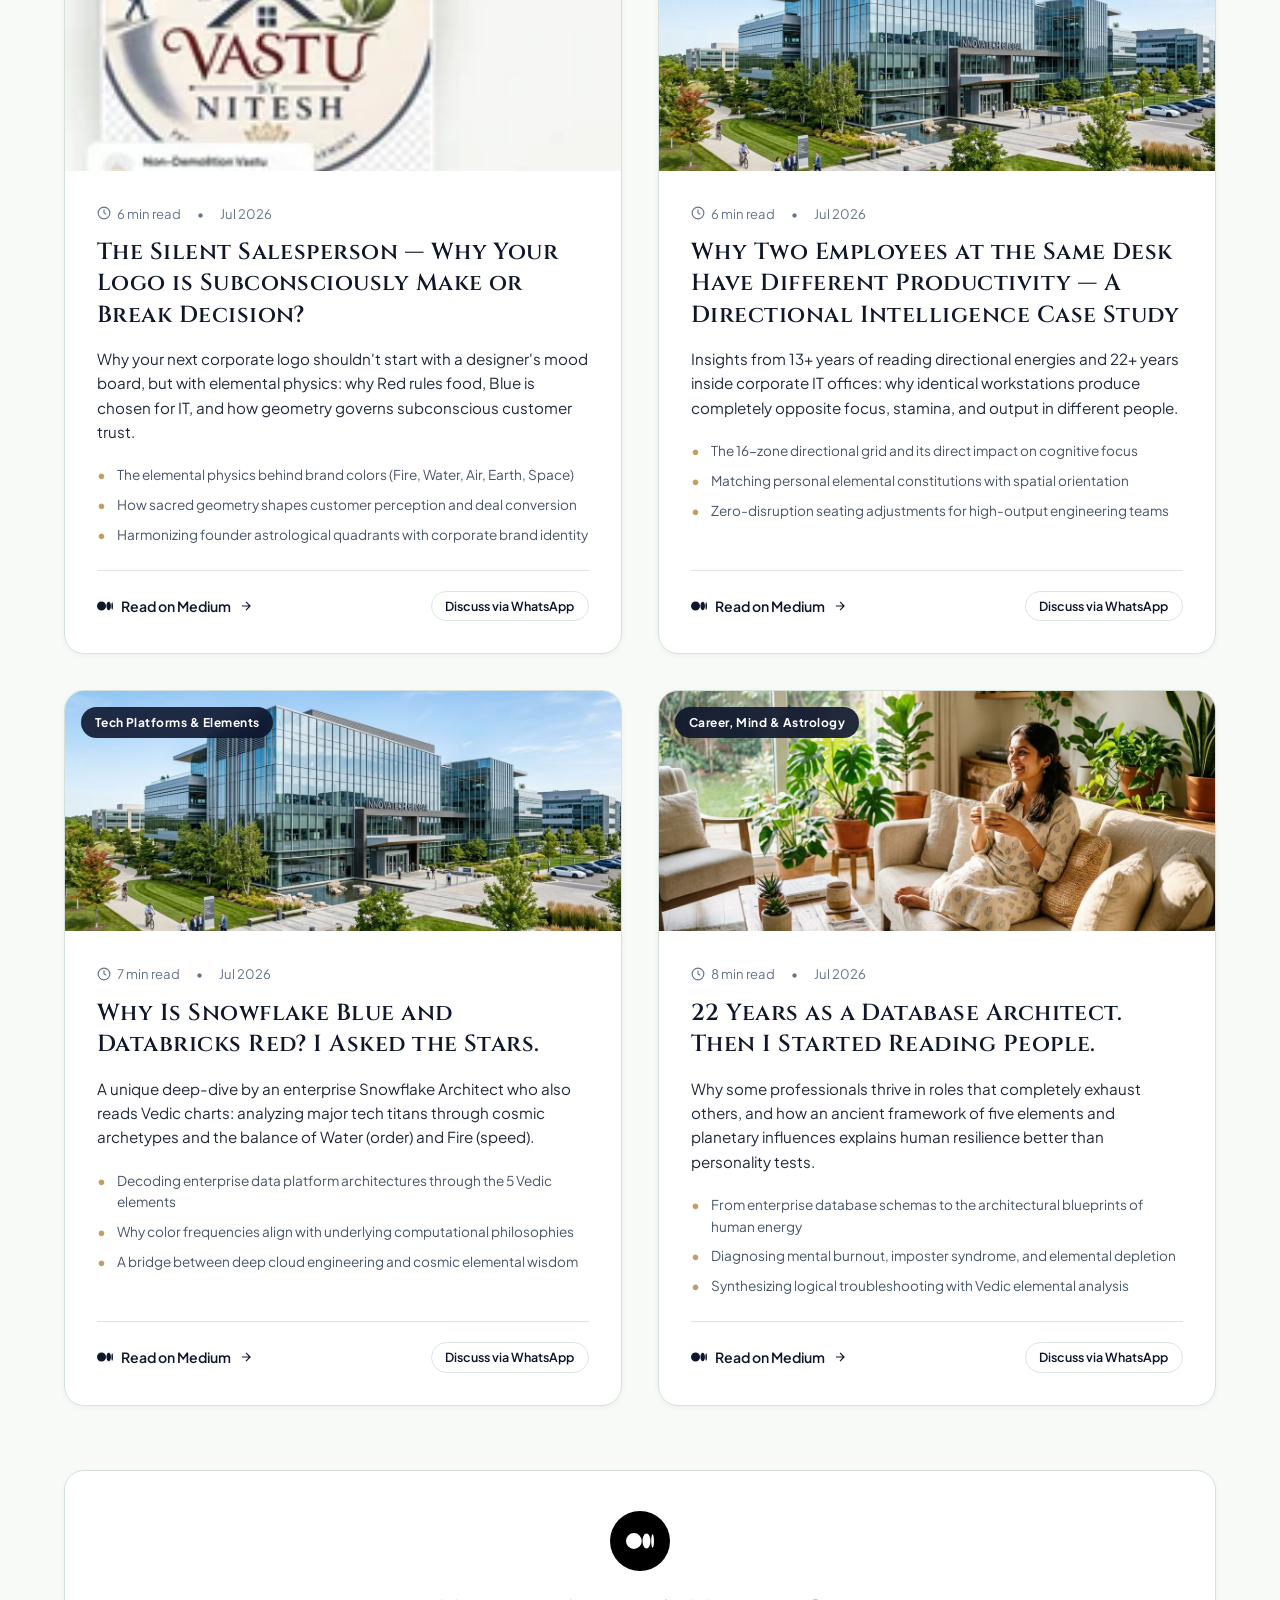
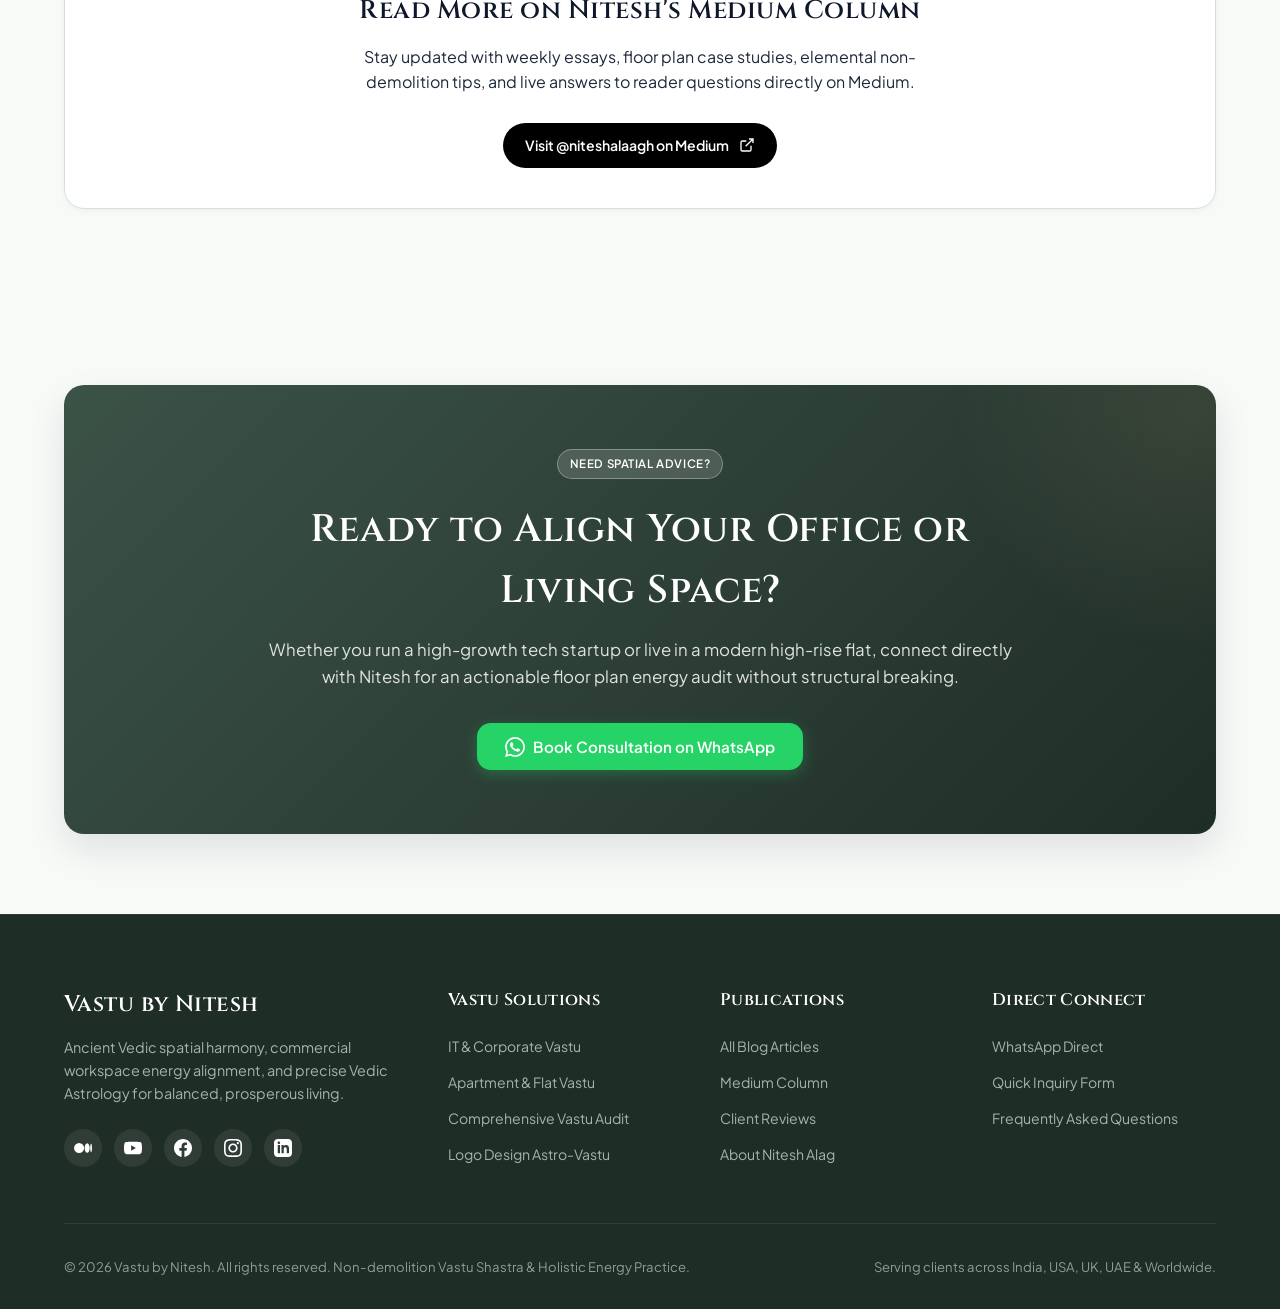
==== commit 8256e962: "website changes" ====
--- a/blog.html
+++ b/blog.html
@@ -27,7 +27,7 @@
   <meta property="og:type" content="blog">
 
   <!-- Favicon -->
-  <link rel="icon" type="image/png" href="assets/nitesh-alag.png">
+  <link rel="icon" type="image/png" href="assets/favicon.png">
 
   <!-- Google Fonts: Cinzel, Cormorant Garamond & Plus Jakarta Sans -->
   <link rel="preconnect" href="https://fonts.googleapis.com">
@@ -45,7 +45,7 @@
   <header class="navbar" id="navbar">
     <div class="container">
       <a href="index.html" class="brand" aria-label="Vastu by Nitesh Home">
-        <img src="assets/vastu-logo.png" alt="Vastu by Nitesh Logo" class="brand-logo-img">
+        <img src="assets/vastu-logo.webp" alt="Vastu by Nitesh Logo" class="brand-logo-img" width="192" height="160">
         <div class="brand-text">
           <h1>Vastu by Nitesh</h1>
           <span>Vastu Shastra & Spatial Harmony</span>
@@ -100,7 +100,7 @@
         <!-- Medium Author Bar -->
         <div class="medium-author-bar">
           <div class="medium-author-info">
-            <img src="assets/nitesh-alag.png" alt="Nitesh Alag" class="medium-author-avatar">
+            <img src="assets/nitesh-alag-sm.webp" alt="Nitesh Alag" class="medium-author-avatar" width="128" height="128">
             <div class="medium-author-text">
               <h4>Nitesh Alag</h4>
               <p>Vastu Shastra Expert • 22+ Years IT Veteran • 1,000+ Case Studies</p>
